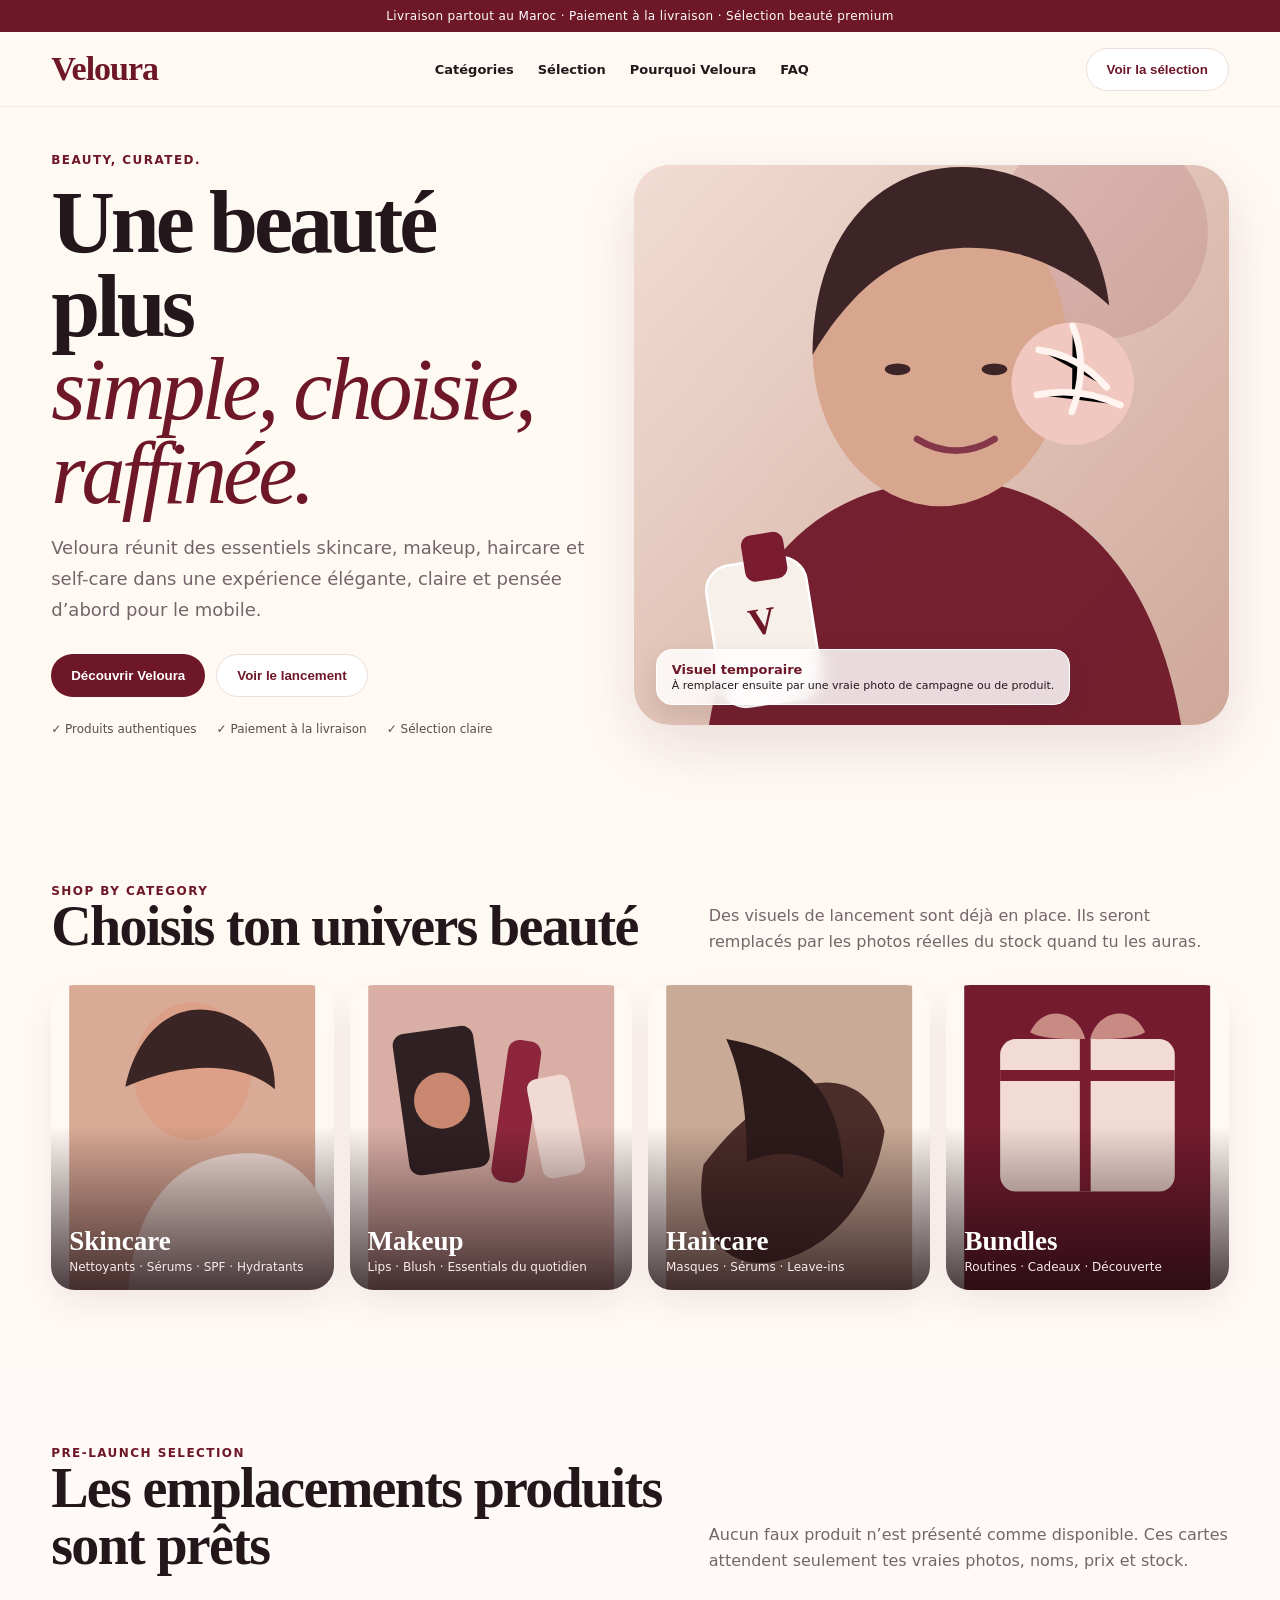
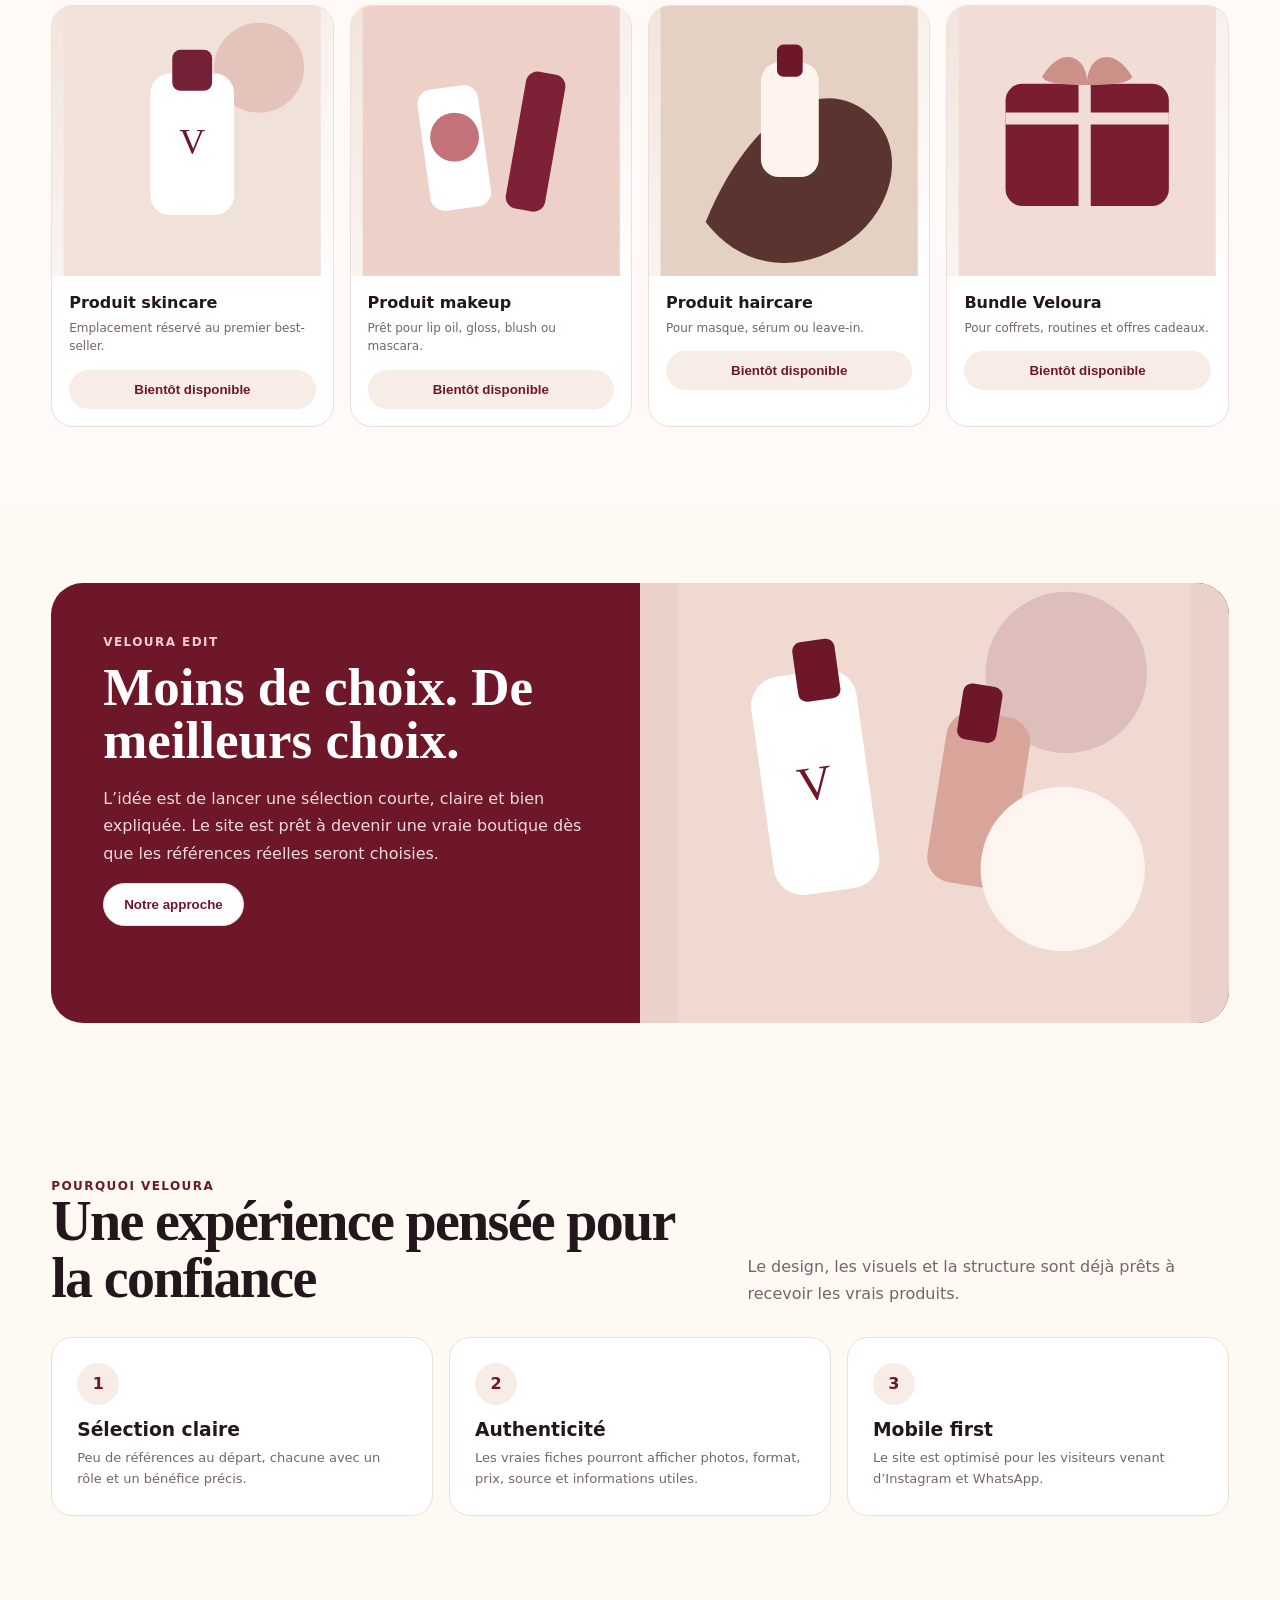
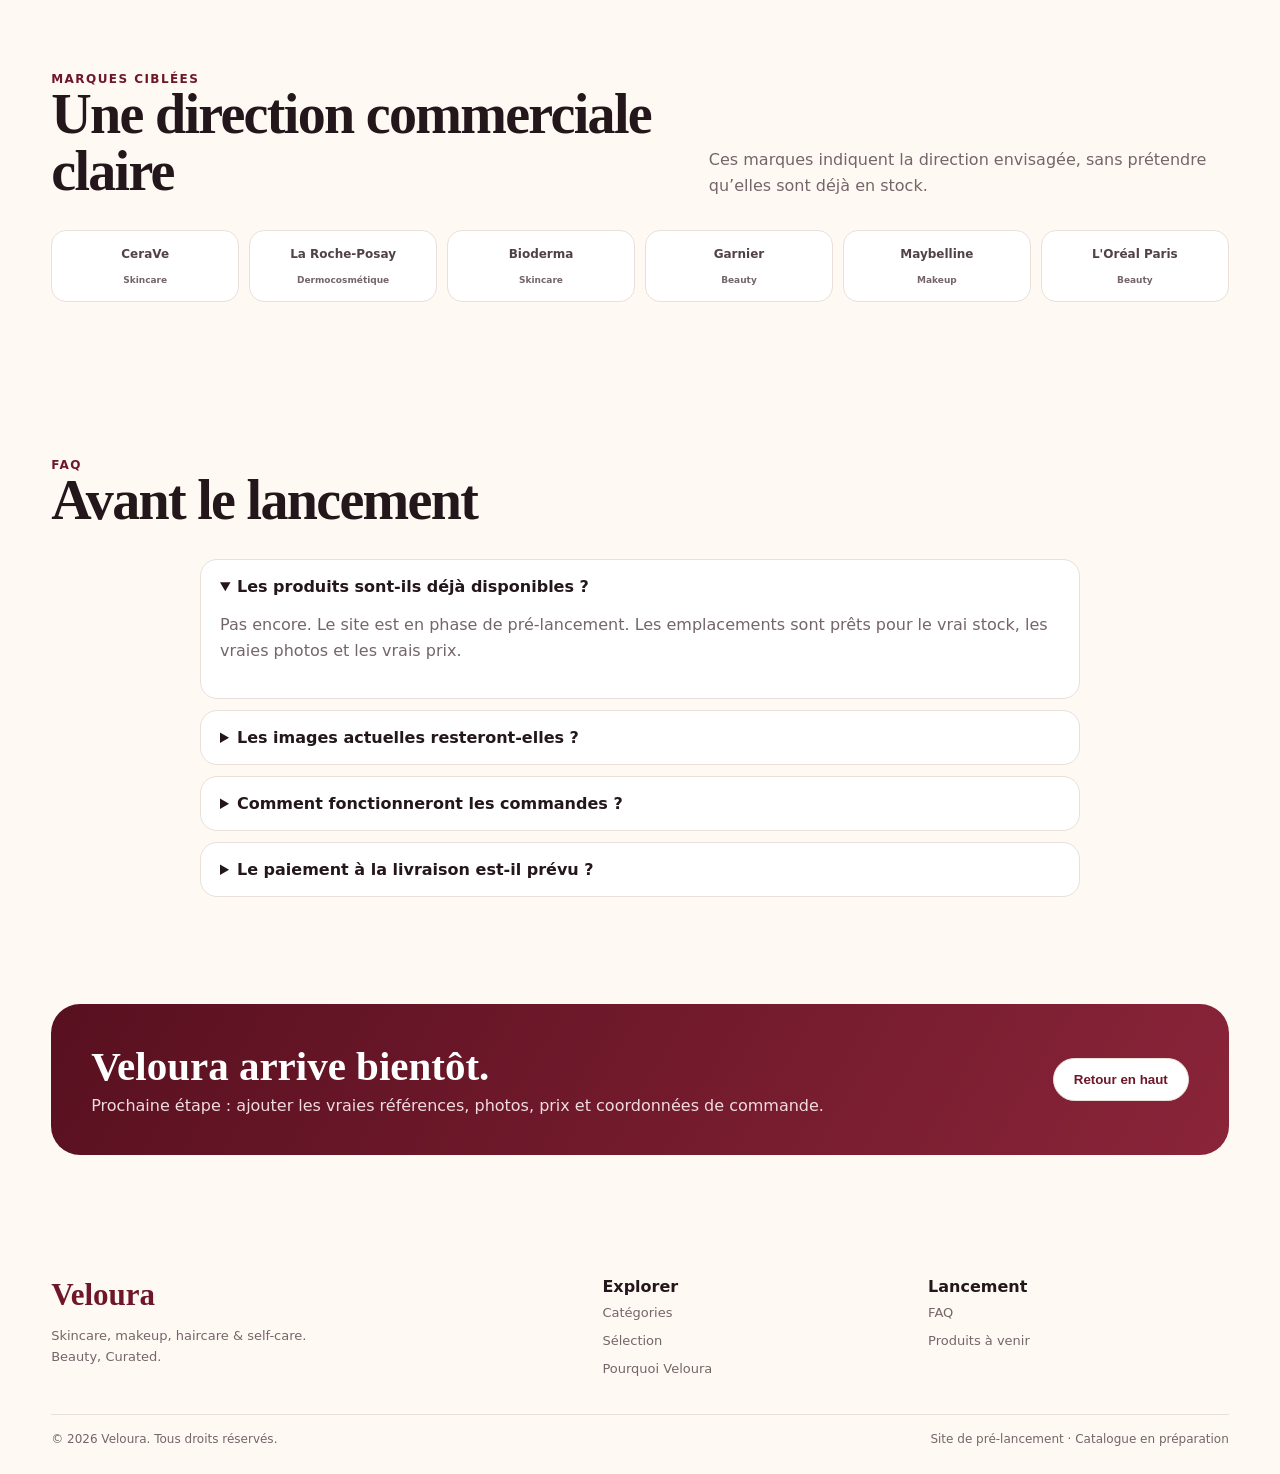
==== veloura/index.html @ 0a3c6d98 "Publish Veloura prelaunch site" ====
<!doctype html>
<html lang="fr">
<head>
<meta charset="utf-8">
<meta name="viewport" content="width=device-width,initial-scale=1">
<title>Veloura — Beauty, Curated.</title>
<meta name="description" content="Veloura — skincare, makeup, haircare et self-care soigneusement sélectionnés.">
<meta name="theme-color" content="#6e1728">
<style>
:root{--wine:#6e1728;--wine2:#8a2439;--ink:#24171b;--ivory:#fff9f4;--cream:#f7ede6;--line:#eadfd9;--muted:#74656a;--white:#fff;--shadow:0 22px 60px rgba(91,28,41,.12)}
*{box-sizing:border-box}html{scroll-behavior:smooth}body{margin:0;background:var(--ivory);color:var(--ink);font-family:Inter,system-ui,-apple-system,BlinkMacSystemFont,"Segoe UI",sans-serif}a{color:inherit;text-decoration:none}.wrap{width:min(1180px,92vw);margin:auto}.announcement{background:var(--wine);color:#fff;text-align:center;padding:9px 12px;font-size:12px;letter-spacing:.03em}.nav-shell{position:sticky;top:0;z-index:20;background:rgba(255,249,244,.92);backdrop-filter:blur(14px);border-bottom:1px solid rgba(110,23,40,.08)}nav{height:74px;display:flex;align-items:center;justify-content:space-between;gap:22px}.logo{font:700 34px/1 Georgia,serif;color:var(--wine);letter-spacing:-.03em}.navlinks{display:flex;gap:24px;font-size:13px;font-weight:700}.btn{border:0;border-radius:999px;padding:13px 20px;font-weight:800;cursor:pointer}.primary{background:var(--wine);color:#fff}.ghost{background:#fff;color:var(--wine);border:1px solid var(--line)}
.hero{padding:46px 0 70px}.hero-grid{display:grid;grid-template-columns:.95fr 1.05fr;gap:44px;align-items:center}.kicker{color:var(--wine);font-size:12px;font-weight:800;text-transform:uppercase;letter-spacing:.12em}.hero h1{font:600 clamp(50px,7vw,88px)/.95 Georgia,serif;letter-spacing:-.045em;margin:14px 0 18px}.hero h1 em{display:block;color:var(--wine);font-weight:400}.hero p{font-size:18px;line-height:1.72;color:var(--muted);max-width:590px}.cta{display:flex;gap:11px;flex-wrap:wrap;margin-top:28px}.trust{display:flex;gap:20px;flex-wrap:wrap;margin-top:25px;color:#594b4f;font-size:12px}.hero-visual{min-height:560px;border-radius:36px;overflow:hidden;position:relative;box-shadow:var(--shadow);background:linear-gradient(145deg,#efd8cf,#f8eee8 58%,#d5ac9f)}.hero-visual svg{position:absolute;inset:0;width:100%;height:100%}.note{position:absolute;left:22px;bottom:20px;background:rgba(255,255,255,.84);backdrop-filter:blur(8px);border:1px solid #fff;border-radius:16px;padding:12px 15px;font-size:11px;box-shadow:0 10px 25px rgba(56,22,28,.12)}.note b{display:block;color:var(--wine);font-size:13px;margin-bottom:2px}
section{padding:78px 0}.head{display:flex;justify-content:space-between;gap:25px;align-items:end;margin-bottom:30px}.head h2{font:600 clamp(36px,5vw,56px)/1.02 Georgia,serif;margin:0;letter-spacing:-.03em}.head p{max-width:520px;color:var(--muted);line-height:1.65;margin:0}.cats{display:grid;grid-template-columns:repeat(4,1fr);gap:16px}.cat{min-height:305px;border-radius:24px;overflow:hidden;position:relative;box-shadow:0 14px 34px rgba(71,28,37,.08)}.cat svg{position:absolute;inset:0;width:100%;height:100%}.cat:after{content:"";position:absolute;inset:0;background:linear-gradient(180deg,transparent 46%,rgba(25,9,14,.78))}.cat-copy{position:absolute;z-index:2;left:18px;right:18px;bottom:16px;color:#fff}.cat-copy h3{font:600 27px/1 Georgia,serif;margin:0 0 5px}.cat-copy p{margin:0;font-size:12px;color:#f8eaed}
.prelaunch{background:#fffaf7}.products{display:grid;grid-template-columns:repeat(4,1fr);gap:16px}.product{background:#fff;border:1px solid var(--line);border-radius:22px;overflow:hidden}.pvis{height:270px;position:relative;background:linear-gradient(145deg,#f2e4dc,#fff)}.pvis svg{position:absolute;inset:0;width:100%;height:100%}.tag{position:absolute;top:13px;left:13px;background:var(--wine);color:#fff;border-radius:999px;padding:7px 10px;font-size:10px;font-weight:800;text-transform:uppercase;letter-spacing:.05em}.pbody{padding:17px}.pbody h3{margin:0 0 7px;font-size:16px}.pbody p{margin:0;color:var(--muted);font-size:12px;line-height:1.55}.soon{margin-top:14px;width:100%;border:0;border-radius:999px;padding:12px;background:var(--cream);color:var(--wine);font-weight:800}
.story{display:grid;grid-template-columns:1fr 1fr;background:var(--wine);border-radius:32px;overflow:hidden;color:#fff}.story-copy{padding:52px}.story-copy h2{font:600 53px/1 Georgia,serif;margin:12px 0 18px}.story-copy p{color:#ecd9dd;line-height:1.72}.story-art{min-height:440px;position:relative;background:#ead2ca}.story-art svg{position:absolute;inset:0;width:100%;height:100%}.why{display:grid;grid-template-columns:repeat(3,1fr);gap:16px}.why-card{background:#fff;border:1px solid var(--line);border-radius:21px;padding:25px}.n{width:42px;height:42px;border-radius:50%;display:grid;place-items:center;background:var(--cream);color:var(--wine);font-weight:900}.why-card h3{margin:14px 0 8px}.why-card p{margin:0;color:var(--muted);font-size:13px;line-height:1.6}.brands{display:grid;grid-template-columns:repeat(6,1fr);gap:10px}.brand{background:#fff;border:1px solid var(--line);border-radius:15px;min-height:72px;display:grid;place-items:center;text-align:center;padding:10px;font-size:12px;font-weight:900;color:#514247}.brand span{display:block;font-size:9px;color:var(--muted);font-weight:600;margin-top:3px}.faq{max-width:880px;margin:auto}.faq details{background:#fff;border:1px solid var(--line);border-radius:17px;padding:17px 19px;margin:11px 0}.faq summary{font-weight:800;cursor:pointer}.faq p{color:var(--muted);line-height:1.65}.launch{background:linear-gradient(120deg,#58101f,#8a2439);color:#fff;border-radius:29px;padding:40px;display:flex;justify-content:space-between;align-items:center;gap:25px}.launch h2{font:600 41px/1.08 Georgia,serif;margin:0 0 8px}.launch p{margin:0;color:#f0dce0}
footer{padding:44px 0 28px}.footer-grid{display:grid;grid-template-columns:1.4fr .8fr .8fr;gap:25px}.footer-logo{font:700 31px Georgia,serif;color:var(--wine)}footer p,footer a{color:var(--muted);font-size:13px;line-height:1.6}footer a{display:block;margin:7px 0}.copy{border-top:1px solid var(--line);margin-top:28px;padding-top:17px;color:var(--muted);font-size:12px;display:flex;justify-content:space-between;gap:14px;flex-wrap:wrap}
@media(max-width:920px){.navlinks{display:none}.hero-grid,.story{grid-template-columns:1fr}.hero-visual{min-height:500px}.cats,.products{grid-template-columns:repeat(2,1fr)}.why{grid-template-columns:1fr}.brands{grid-template-columns:repeat(3,1fr)}.footer-grid{grid-template-columns:1fr 1fr}.story-copy{padding:38px}.story-copy h2{font-size:44px}}
@media(max-width:560px){nav{height:66px}.logo{font-size:29px}.nav-shell .btn{display:none}.hero{padding-top:32px}.hero h1{font-size:51px}.hero-visual{min-height:420px}.cats,.products{grid-template-columns:1fr}.head{display:block}.head p{margin-top:12px}.story-copy h2{font-size:38px}.brands{grid-template-columns:repeat(2,1fr)}.launch{display:block}.launch .btn{margin-top:18px}.footer-grid{grid-template-columns:1fr}}
</style>
</head>
<body>
<div class="announcement">Livraison partout au Maroc · Paiement à la livraison · Sélection beauté premium</div>
<div class="nav-shell"><div class="wrap"><nav>
<a href="#top" class="logo">Veloura</a>
<div class="navlinks"><a href="#categories">Catégories</a><a href="#selection">Sélection</a><a href="#why">Pourquoi Veloura</a><a href="#faq">FAQ</a></div>
<button class="btn ghost" onclick="document.querySelector('#selection').scrollIntoView({behavior:'smooth'})">Voir la sélection</button>
</nav></div></div>

<main id="top">
<section class="hero"><div class="wrap hero-grid">
<div><div class="kicker">Beauty, Curated.</div><h1>Une beauté plus <em>simple, choisie, raffinée.</em></h1><p>Veloura réunit des essentiels skincare, makeup, haircare et self-care dans une expérience élégante, claire et pensée d’abord pour le mobile.</p><div class="cta"><button class="btn primary" onclick="document.querySelector('#categories').scrollIntoView({behavior:'smooth'})">Découvrir Veloura</button><button class="btn ghost" onclick="document.querySelector('#selection').scrollIntoView({behavior:'smooth'})">Voir le lancement</button></div><div class="trust"><span>✓ Produits authentiques</span><span>✓ Paiement à la livraison</span><span>✓ Sélection claire</span></div></div>
<div class="hero-visual">
<svg viewBox="0 0 700 780" preserveAspectRatio="xMidYMid slice"><defs><linearGradient id="g" x1="0" y1="0" x2="1" y2="1"><stop stop-color="#f3ded5"/><stop offset="1" stop-color="#cda697"/></linearGradient></defs><rect width="700" height="780" fill="url(#g)"/><circle cx="550" cy="140" r="125" fill="#7a1c31" opacity=".12"/><path d="M80 780C105 525 220 440 355 432c157-9 277 111 296 348Z" fill="#6e1728" opacity=".94"/><ellipse cx="360" cy="278" rx="150" ry="184" fill="#d8a68e"/><path d="M210 284c0-142 78-223 179-221 88 2 157 57 170 163-55-50-121-76-194-66-58 8-110 48-155 124Z" fill="#3d2527"/><ellipse cx="310" cy="301" rx="15" ry="7" fill="#3d2527"/><ellipse cx="424" cy="301" rx="15" ry="7" fill="#3d2527"/><path d="M333 383c29 18 62 18 91 0" stroke="#843749" stroke-width="8" fill="none" stroke-linecap="round"/><circle cx="516" cy="318" r="72" fill="#f0c8bf"/><path d="M516 250c13 31 12 66-1 101M476 278c30 4 58 19 80 44M474 331c34-7 67-2 98 12" stroke="#fff4ef" stroke-width="8" stroke-linecap="round"/><rect x="93" y="526" width="119" height="168" rx="30" fill="#f7efe9" stroke="#fff" stroke-width="3" transform="rotate(-9 153 610)"/><rect x="128" y="494" width="50" height="55" rx="12" fill="#7a1b30" transform="rotate(-9 153 521)"/><text x="153" y="612" text-anchor="middle" fill="#6e1728" font-family="Georgia" font-size="45" font-weight="700" transform="rotate(-9 153 612)">V</text></svg>
<div class="note"><b>Visuel temporaire</b>À remplacer ensuite par une vraie photo de campagne ou de produit.</div>
</div>
</div></section>

<section id="categories"><div class="wrap"><div class="head"><div><div class="kicker">Shop by category</div><h2>Choisis ton univers beauté</h2></div><p>Des visuels de lancement sont déjà en place. Ils seront remplacés par les photos réelles du stock quand tu les auras.</p></div><div class="cats">
<div class="cat"><svg viewBox="0 0 500 620"><rect width="500" height="620" fill="#d9aa96"/><ellipse cx="250" cy="175" rx="120" ry="140" fill="#dba087"/><path d="M114 207c27-128 118-185 212-144 59 25 94 77 92 149-63-52-170-63-304-5Z" fill="#3b2524"/><path d="M120 620c15-193 112-278 246-278 115 0 181 104 196 278Z" fill="#f2ded6"/></svg><div class="cat-copy"><h3>Skincare</h3><p>Nettoyants · Sérums · SPF · Hydratants</p></div></div>
<div class="cat"><svg viewBox="0 0 500 620"><rect width="500" height="620" fill="#d9afa5"/><rect x="66" y="90" width="165" height="290" rx="24" fill="#2f2023" transform="rotate(-8 148 235)"/><circle cx="150" cy="235" r="57" fill="#c9876f"/><rect x="267" y="112" width="68" height="290" rx="24" fill="#8d263c" transform="rotate(8 301 257)"/><rect x="338" y="185" width="88" height="205" rx="20" fill="#f1dad4" transform="rotate(-11 382 287)"/></svg><div class="cat-copy"><h3>Makeup</h3><p>Lips · Blush · Essentials du quotidien</p></div></div>
<div class="cat"><svg viewBox="0 0 500 620"><rect width="500" height="620" fill="#c9aa96"/><path d="M76 365c140-188 321-226 368-68-18 125-98 238-222 265-98 21-171-58-146-197Z" fill="#4a2c29"/><path d="M122 110c160 27 239 117 238 283-71-53-126-64-196-33 0-112-14-186-42-250Z" fill="#2d1b1b"/></svg><div class="cat-copy"><h3>Haircare</h3><p>Masques · Sérums · Leave-ins</p></div></div>
<div class="cat"><svg viewBox="0 0 500 620"><rect width="500" height="620" fill="#741b2f"/><rect x="73" y="110" width="355" height="310" rx="32" fill="#f2dbd4"/><path d="M73 184h355M246 110v310" stroke="#7a1c30" stroke-width="22"/><path d="M134 96c30-62 99-42 112 14-58 1-94-3-112-14Zm234 0c-30-62-99-42-112 14 58 1 94-3 112-14Z" fill="#c88b83"/></svg><div class="cat-copy"><h3>Bundles</h3><p>Routines · Cadeaux · Découverte</p></div></div>
</div></div></section>

<section class="prelaunch" id="selection"><div class="wrap"><div class="head"><div><div class="kicker">Pre-launch selection</div><h2>Les emplacements produits sont prêts</h2></div><p>Aucun faux produit n’est présenté comme disponible. Ces cartes attendent seulement tes vraies photos, noms, prix et stock.</p></div><div class="products">
<article class="product"><div class="pvis"><span class="tag">Skincare</span><svg viewBox="0 0 400 420"><rect width="400" height="420" fill="#f0e1d9"/><circle cx="304" cy="96" r="70" fill="#d69f92" opacity=".45"/><rect x="135" y="105" width="130" height="220" rx="30" fill="#fff"/><rect x="169" y="68" width="62" height="64" rx="13" fill="#742036"/><text x="200" y="230" text-anchor="middle" font-family="Georgia" font-size="56" fill="#6e1728">V</text></svg></div><div class="pbody"><h3>Produit skincare</h3><p>Emplacement réservé au premier best-seller.</p><button class="soon" disabled>Bientôt disponible</button></div></article>
<article class="product"><div class="pvis"><span class="tag">Makeup</span><svg viewBox="0 0 400 420"><rect width="400" height="420" fill="#edd0c8"/><rect x="95" y="126" width="95" height="190" rx="22" fill="#fff" transform="rotate(-8 142 221)"/><rect x="238" y="103" width="62" height="216" rx="18" fill="#7c2136" transform="rotate(10 269 211)"/><circle cx="143" cy="204" r="38" fill="#c27278"/></svg></div><div class="pbody"><h3>Produit makeup</h3><p>Prêt pour lip oil, gloss, blush ou mascara.</p><button class="soon" disabled>Bientôt disponible</button></div></article>
<article class="product"><div class="pvis"><span class="tag">Haircare</span><svg viewBox="0 0 400 420"><rect width="400" height="420" fill="#e5d1c3"/><path d="M70 336c68-167 184-239 262-161 51 52 28 141-35 188-66 49-162 57-227-27Z" fill="#5a342f"/><rect x="156" y="88" width="90" height="178" rx="28" fill="#fff3ed"/><rect x="181" y="60" width="40" height="50" rx="10" fill="#6e1728"/></svg></div><div class="pbody"><h3>Produit haircare</h3><p>Pour masque, sérum ou leave-in.</p><button class="soon" disabled>Bientôt disponible</button></div></article>
<article class="product"><div class="pvis"><span class="tag">Bundle</span><svg viewBox="0 0 400 420"><rect width="400" height="420" fill="#f2ddd6"/><rect x="73" y="121" width="254" height="190" rx="26" fill="#7b1d31"/><path d="M73 175h254M196 121v190" stroke="#f2ddd6" stroke-width="19"/><path d="M130 110c31-52 72-31 70 13-45 0-66-4-70-13Zm140 0c-31-52-72-31-70 13 45 0 66-4 70-13Z" fill="#cb9188"/></svg></div><div class="pbody"><h3>Bundle Veloura</h3><p>Pour coffrets, routines et offres cadeaux.</p><button class="soon" disabled>Bientôt disponible</button></div></article>
</div></div></section>

<section><div class="wrap story"><div class="story-copy"><div class="kicker" style="color:#f3cbd3">Veloura edit</div><h2>Moins de choix. De meilleurs choix.</h2><p>L’idée est de lancer une sélection courte, claire et bien expliquée. Le site est prêt à devenir une vraie boutique dès que les références réelles seront choisies.</p><button class="btn ghost" onclick="document.querySelector('#why').scrollIntoView({behavior:'smooth'})">Notre approche</button></div><div class="story-art"><svg viewBox="0 0 700 600"><rect width="700" height="600" fill="#efd9d0"/><circle cx="530" cy="122" r="110" fill="#7a1d31" opacity=".14"/><rect x="115" y="122" width="145" height="300" rx="40" fill="#fff" transform="rotate(-8 187 272)"/><rect x="160" y="78" width="58" height="82" rx="12" fill="#6e1728" transform="rotate(-8 189 119)"/><rect x="353" y="178" width="115" height="235" rx="35" fill="#d9a49a" transform="rotate(9 410 295)"/><rect x="385" y="139" width="54" height="77" rx="12" fill="#6e1728" transform="rotate(9 412 177)"/><circle cx="525" cy="390" r="112" fill="#fff5f0"/><text x="190" y="295" text-anchor="middle" font-family="Georgia" font-size="66" fill="#6e1728" transform="rotate(-8 190 295)">V</text></svg></div></div></section>

<section id="why"><div class="wrap"><div class="head"><div><div class="kicker">Pourquoi Veloura</div><h2>Une expérience pensée pour la confiance</h2></div><p>Le design, les visuels et la structure sont déjà prêts à recevoir les vrais produits.</p></div><div class="why">
<div class="why-card"><div class="n">1</div><h3>Sélection claire</h3><p>Peu de références au départ, chacune avec un rôle et un bénéfice précis.</p></div>
<div class="why-card"><div class="n">2</div><h3>Authenticité</h3><p>Les vraies fiches pourront afficher photos, format, prix, source et informations utiles.</p></div>
<div class="why-card"><div class="n">3</div><h3>Mobile first</h3><p>Le site est optimisé pour les visiteurs venant d’Instagram et WhatsApp.</p></div>
</div></div></section>

<section><div class="wrap"><div class="head"><div><div class="kicker">Marques ciblées</div><h2>Une direction commerciale claire</h2></div><p>Ces marques indiquent la direction envisagée, sans prétendre qu’elles sont déjà en stock.</p></div><div class="brands">
<div class="brand">CeraVe<span>Skincare</span></div><div class="brand">La Roche-Posay<span>Dermocosmétique</span></div><div class="brand">Bioderma<span>Skincare</span></div><div class="brand">Garnier<span>Beauty</span></div><div class="brand">Maybelline<span>Makeup</span></div><div class="brand">L'Oréal Paris<span>Beauty</span></div>
</div></div></section>

<section id="faq"><div class="wrap"><div class="head"><div><div class="kicker">FAQ</div><h2>Avant le lancement</h2></div></div><div class="faq">
<details open><summary>Les produits sont-ils déjà disponibles ?</summary><p>Pas encore. Le site est en phase de pré-lancement. Les emplacements sont prêts pour le vrai stock, les vraies photos et les vrais prix.</p></details>
<details><summary>Les images actuelles resteront-elles ?</summary><p>Non. Elles servent uniquement à poser l’identité visuelle et seront remplacées par les photos produits réelles.</p></details>
<details><summary>Comment fonctionneront les commandes ?</summary><p>Le parcours prévu est Instagram → site → confirmation via WhatsApp ou formulaire une fois les coordonnées officielles ajoutées.</p></details>
<details><summary>Le paiement à la livraison est-il prévu ?</summary><p>Oui, sous réserve du partenaire de livraison retenu pour le lancement.</p></details>
</div></div></section>

<section style="padding-top:18px"><div class="wrap launch"><div><h2>Veloura arrive bientôt.</h2><p>Prochaine étape : ajouter les vraies références, photos, prix et coordonnées de commande.</p></div><button class="btn ghost" onclick="document.querySelector('#top').scrollIntoView({behavior:'smooth'})">Retour en haut</button></div></section>
</main>

<footer><div class="wrap"><div class="footer-grid"><div><div class="footer-logo">Veloura</div><p>Skincare, makeup, haircare & self-care.<br>Beauty, Curated.</p></div><div><b>Explorer</b><a href="#categories">Catégories</a><a href="#selection">Sélection</a><a href="#why">Pourquoi Veloura</a></div><div><b>Lancement</b><a href="#faq">FAQ</a><a href="#selection">Produits à venir</a></div></div><div class="copy"><span>© 2026 Veloura. Tous droits réservés.</span><span>Site de pré-lancement · Catalogue en préparation</span></div></div></footer>
</body></html>
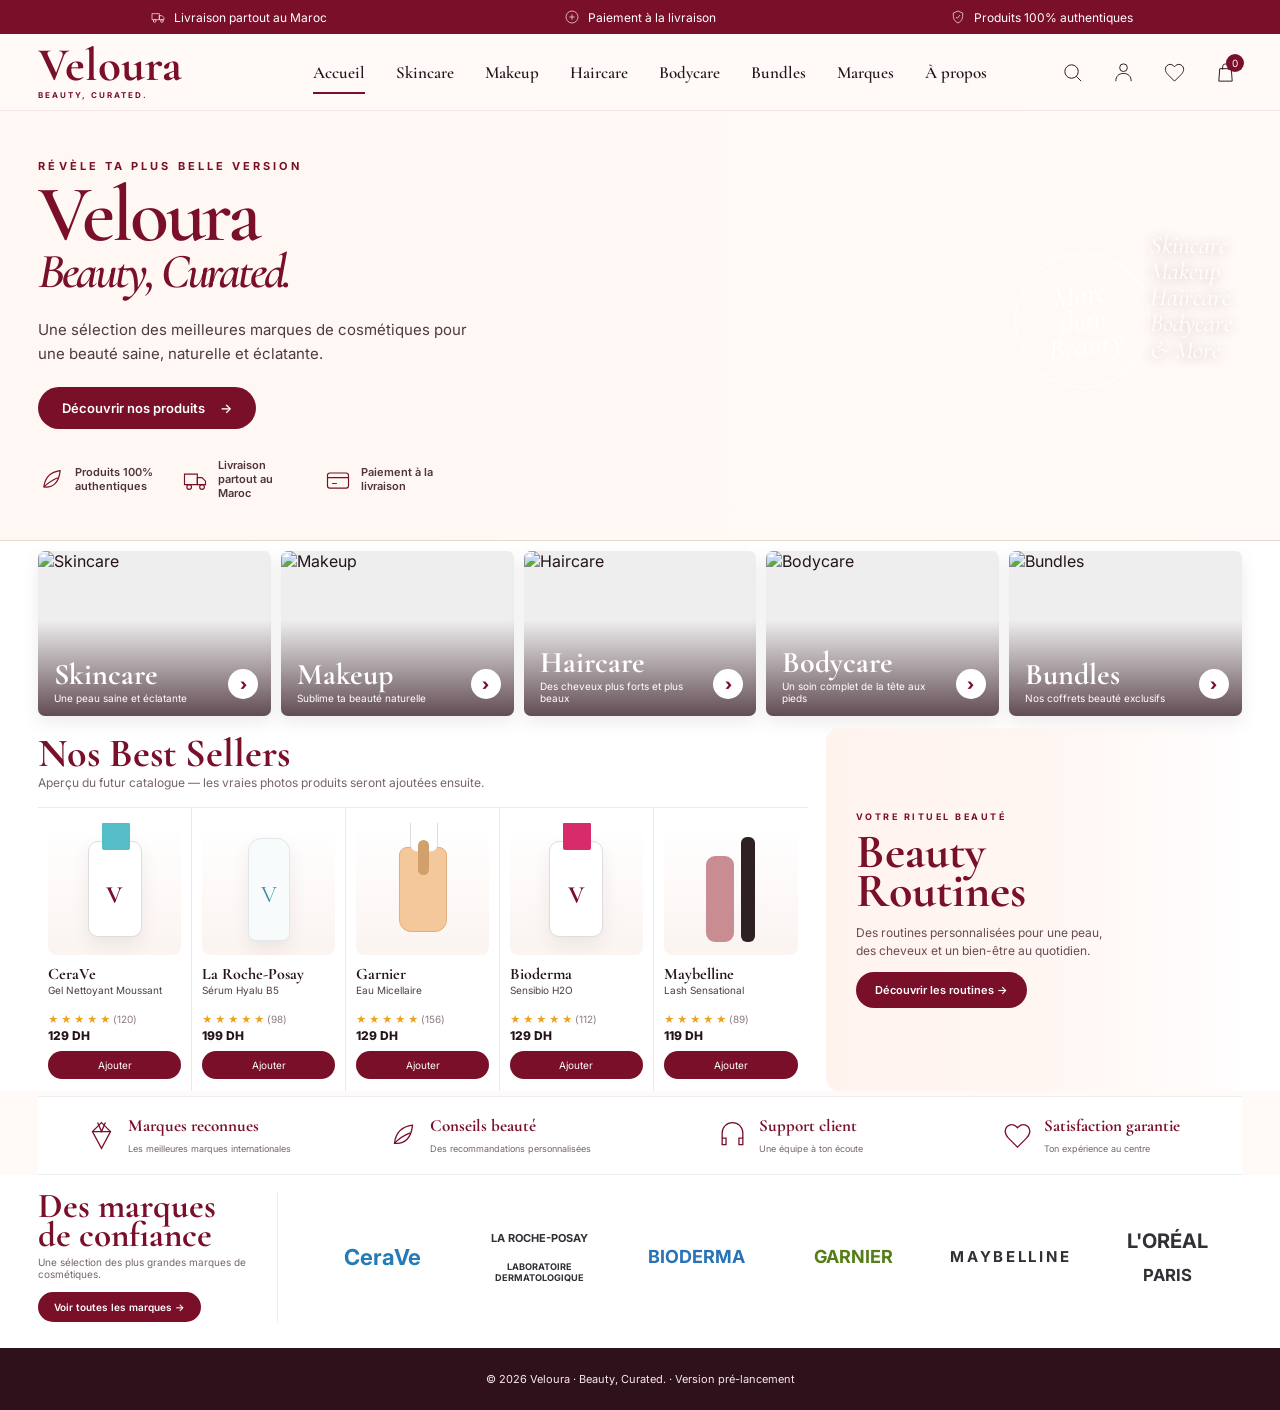
==== commit 42c812fe: "Redesign Veloura to match reference ecommerce layout" ====
--- a/veloura/index.html
+++ b/veloura/index.html
@@ -1,75 +1,278 @@
 <!doctype html>
 <html lang="fr">
 <head>
-<meta charset="utf-8">
-<meta name="viewport" content="width=device-width,initial-scale=1">
+<meta charset="utf-8"/>
+<meta name="viewport" content="width=device-width,initial-scale=1"/>
 <title>Veloura — Beauty, Curated.</title>
-<meta name="description" content="Veloura — skincare, makeup, haircare et self-care soigneusement sélectionnés.">
-<meta name="theme-color" content="#6e1728">
+<meta name="description" content="Veloura — sélection beauté premium : skincare, makeup, haircare, bodycare et bundles."/>
+<meta name="theme-color" content="#7A0F29"/>
+<link rel="preconnect" href="https://fonts.googleapis.com">
+<link rel="preconnect" href="https://fonts.gstatic.com" crossorigin>
+<link href="https://fonts.googleapis.com/css2?family=Cormorant+Garamond:ital,wght@0,500;0,600;0,700;1,500;1,600&family=Inter:wght@400;500;600;700&display=swap" rel="stylesheet">
 <style>
-:root{--wine:#6e1728;--wine2:#8a2439;--ink:#24171b;--ivory:#fff9f4;--cream:#f7ede6;--line:#eadfd9;--muted:#74656a;--white:#fff;--shadow:0 22px 60px rgba(91,28,41,.12)}
-*{box-sizing:border-box}html{scroll-behavior:smooth}body{margin:0;background:var(--ivory);color:var(--ink);font-family:Inter,system-ui,-apple-system,BlinkMacSystemFont,"Segoe UI",sans-serif}a{color:inherit;text-decoration:none}.wrap{width:min(1180px,92vw);margin:auto}.announcement{background:var(--wine);color:#fff;text-align:center;padding:9px 12px;font-size:12px;letter-spacing:.03em}.nav-shell{position:sticky;top:0;z-index:20;background:rgba(255,249,244,.92);backdrop-filter:blur(14px);border-bottom:1px solid rgba(110,23,40,.08)}nav{height:74px;display:flex;align-items:center;justify-content:space-between;gap:22px}.logo{font:700 34px/1 Georgia,serif;color:var(--wine);letter-spacing:-.03em}.navlinks{display:flex;gap:24px;font-size:13px;font-weight:700}.btn{border:0;border-radius:999px;padding:13px 20px;font-weight:800;cursor:pointer}.primary{background:var(--wine);color:#fff}.ghost{background:#fff;color:var(--wine);border:1px solid var(--line)}
-.hero{padding:46px 0 70px}.hero-grid{display:grid;grid-template-columns:.95fr 1.05fr;gap:44px;align-items:center}.kicker{color:var(--wine);font-size:12px;font-weight:800;text-transform:uppercase;letter-spacing:.12em}.hero h1{font:600 clamp(50px,7vw,88px)/.95 Georgia,serif;letter-spacing:-.045em;margin:14px 0 18px}.hero h1 em{display:block;color:var(--wine);font-weight:400}.hero p{font-size:18px;line-height:1.72;color:var(--muted);max-width:590px}.cta{display:flex;gap:11px;flex-wrap:wrap;margin-top:28px}.trust{display:flex;gap:20px;flex-wrap:wrap;margin-top:25px;color:#594b4f;font-size:12px}.hero-visual{min-height:560px;border-radius:36px;overflow:hidden;position:relative;box-shadow:var(--shadow);background:linear-gradient(145deg,#efd8cf,#f8eee8 58%,#d5ac9f)}.hero-visual svg{position:absolute;inset:0;width:100%;height:100%}.note{position:absolute;left:22px;bottom:20px;background:rgba(255,255,255,.84);backdrop-filter:blur(8px);border:1px solid #fff;border-radius:16px;padding:12px 15px;font-size:11px;box-shadow:0 10px 25px rgba(56,22,28,.12)}.note b{display:block;color:var(--wine);font-size:13px;margin-bottom:2px}
-section{padding:78px 0}.head{display:flex;justify-content:space-between;gap:25px;align-items:end;margin-bottom:30px}.head h2{font:600 clamp(36px,5vw,56px)/1.02 Georgia,serif;margin:0;letter-spacing:-.03em}.head p{max-width:520px;color:var(--muted);line-height:1.65;margin:0}.cats{display:grid;grid-template-columns:repeat(4,1fr);gap:16px}.cat{min-height:305px;border-radius:24px;overflow:hidden;position:relative;box-shadow:0 14px 34px rgba(71,28,37,.08)}.cat svg{position:absolute;inset:0;width:100%;height:100%}.cat:after{content:"";position:absolute;inset:0;background:linear-gradient(180deg,transparent 46%,rgba(25,9,14,.78))}.cat-copy{position:absolute;z-index:2;left:18px;right:18px;bottom:16px;color:#fff}.cat-copy h3{font:600 27px/1 Georgia,serif;margin:0 0 5px}.cat-copy p{margin:0;font-size:12px;color:#f8eaed}
-.prelaunch{background:#fffaf7}.products{display:grid;grid-template-columns:repeat(4,1fr);gap:16px}.product{background:#fff;border:1px solid var(--line);border-radius:22px;overflow:hidden}.pvis{height:270px;position:relative;background:linear-gradient(145deg,#f2e4dc,#fff)}.pvis svg{position:absolute;inset:0;width:100%;height:100%}.tag{position:absolute;top:13px;left:13px;background:var(--wine);color:#fff;border-radius:999px;padding:7px 10px;font-size:10px;font-weight:800;text-transform:uppercase;letter-spacing:.05em}.pbody{padding:17px}.pbody h3{margin:0 0 7px;font-size:16px}.pbody p{margin:0;color:var(--muted);font-size:12px;line-height:1.55}.soon{margin-top:14px;width:100%;border:0;border-radius:999px;padding:12px;background:var(--cream);color:var(--wine);font-weight:800}
-.story{display:grid;grid-template-columns:1fr 1fr;background:var(--wine);border-radius:32px;overflow:hidden;color:#fff}.story-copy{padding:52px}.story-copy h2{font:600 53px/1 Georgia,serif;margin:12px 0 18px}.story-copy p{color:#ecd9dd;line-height:1.72}.story-art{min-height:440px;position:relative;background:#ead2ca}.story-art svg{position:absolute;inset:0;width:100%;height:100%}.why{display:grid;grid-template-columns:repeat(3,1fr);gap:16px}.why-card{background:#fff;border:1px solid var(--line);border-radius:21px;padding:25px}.n{width:42px;height:42px;border-radius:50%;display:grid;place-items:center;background:var(--cream);color:var(--wine);font-weight:900}.why-card h3{margin:14px 0 8px}.why-card p{margin:0;color:var(--muted);font-size:13px;line-height:1.6}.brands{display:grid;grid-template-columns:repeat(6,1fr);gap:10px}.brand{background:#fff;border:1px solid var(--line);border-radius:15px;min-height:72px;display:grid;place-items:center;text-align:center;padding:10px;font-size:12px;font-weight:900;color:#514247}.brand span{display:block;font-size:9px;color:var(--muted);font-weight:600;margin-top:3px}.faq{max-width:880px;margin:auto}.faq details{background:#fff;border:1px solid var(--line);border-radius:17px;padding:17px 19px;margin:11px 0}.faq summary{font-weight:800;cursor:pointer}.faq p{color:var(--muted);line-height:1.65}.launch{background:linear-gradient(120deg,#58101f,#8a2439);color:#fff;border-radius:29px;padding:40px;display:flex;justify-content:space-between;align-items:center;gap:25px}.launch h2{font:600 41px/1.08 Georgia,serif;margin:0 0 8px}.launch p{margin:0;color:#f0dce0}
-footer{padding:44px 0 28px}.footer-grid{display:grid;grid-template-columns:1.4fr .8fr .8fr;gap:25px}.footer-logo{font:700 31px Georgia,serif;color:var(--wine)}footer p,footer a{color:var(--muted);font-size:13px;line-height:1.6}footer a{display:block;margin:7px 0}.copy{border-top:1px solid var(--line);margin-top:28px;padding-top:17px;color:var(--muted);font-size:12px;display:flex;justify-content:space-between;gap:14px;flex-wrap:wrap}
-@media(max-width:920px){.navlinks{display:none}.hero-grid,.story{grid-template-columns:1fr}.hero-visual{min-height:500px}.cats,.products{grid-template-columns:repeat(2,1fr)}.why{grid-template-columns:1fr}.brands{grid-template-columns:repeat(3,1fr)}.footer-grid{grid-template-columns:1fr 1fr}.story-copy{padding:38px}.story-copy h2{font-size:44px}}
-@media(max-width:560px){nav{height:66px}.logo{font-size:29px}.nav-shell .btn{display:none}.hero{padding-top:32px}.hero h1{font-size:51px}.hero-visual{min-height:420px}.cats,.products{grid-template-columns:1fr}.head{display:block}.head p{margin-top:12px}.story-copy h2{font-size:38px}.brands{grid-template-columns:repeat(2,1fr)}.launch{display:block}.launch .btn{margin-top:18px}.footer-grid{grid-template-columns:1fr}}
+:root{
+  --wine:#790f29;--wine-2:#9a2140;--ink:#251419;--muted:#77656b;
+  --ivory:#fffaf7;--cream:#f7ece6;--rose:#ecd3ca;--line:#eadfd9;
+  --white:#fff;--shadow:0 18px 45px rgba(68,15,31,.11);
+}
+*{box-sizing:border-box}
+html{scroll-behavior:smooth}
+body{margin:0;background:var(--ivory);color:var(--ink);font-family:Inter,Arial,sans-serif}
+a{text-decoration:none;color:inherit}
+button{font:inherit}
+.container{width:min(1260px,94vw);margin:auto}
+.topbar{background:var(--wine);color:#fff;font-size:12px}
+.topbar .container{min-height:34px;display:grid;grid-template-columns:repeat(3,1fr);align-items:center;text-align:center}
+.topitem{display:flex;align-items:center;justify-content:center;gap:8px;white-space:nowrap}
+.topitem svg{width:16px;height:16px}
+.header{background:rgba(255,250,247,.96);border-bottom:1px solid rgba(121,15,41,.08);position:sticky;top:0;z-index:50;backdrop-filter:blur(14px)}
+.nav{height:76px;display:grid;grid-template-columns:210px 1fr 190px;align-items:center;gap:20px}
+.logo{color:var(--wine);font-family:"Cormorant Garamond",serif;font-size:47px;font-weight:700;line-height:.8}
+.logo small{display:block;font-family:Inter,sans-serif;font-size:8px;letter-spacing:.25em;margin-top:7px;font-weight:700}
+.menu{display:flex;justify-content:center;gap:31px;font-family:"Cormorant Garamond",serif;font-size:17px;font-weight:600}
+.menu a{position:relative;padding:28px 0}
+.menu a.active:after,.menu a:hover:after{content:"";position:absolute;left:0;right:0;bottom:17px;height:2px;background:var(--wine)}
+.icons{display:flex;justify-content:flex-end;gap:17px;align-items:center}
+.iconbtn{width:34px;height:34px;border:0;background:transparent;display:grid;place-items:center;position:relative;cursor:pointer}
+.iconbtn svg{width:23px;height:23px;stroke:var(--ink)}
+.badge{position:absolute;right:-2px;top:-2px;background:var(--wine);color:#fff;width:18px;height:18px;border-radius:50%;font-size:10px;display:grid;place-items:center}
+
+.hero{background:
+  linear-gradient(90deg,rgba(255,247,243,.98) 0%,rgba(255,247,243,.95) 36%,rgba(255,247,243,.25) 59%,rgba(255,247,243,.03) 100%),
+  url('https://images.unsplash.com/photo-1522335789203-aabd1fc54bc9?auto=format&fit=crop&w=1800&q=90') center 36%/cover no-repeat;
+  min-height:430px;display:flex;align-items:center;border-bottom:1px solid #ead8d0;
+}
+.hero .container{display:grid;grid-template-columns:48% 52%;align-items:stretch}
+.hero-copy{padding:42px 0 34px;max-width:530px}
+.eyebrow{font-size:11px;text-transform:uppercase;letter-spacing:.28em;color:var(--wine);font-weight:700;margin-bottom:11px}
+.hero h1{font-family:"Cormorant Garamond",serif;color:var(--wine);font-size:80px;line-height:.78;margin:0;font-weight:600;letter-spacing:-.04em}
+.hero h1 em{display:block;font-size:49px;line-height:1.08;font-weight:600}
+.hero p{font-size:15px;line-height:1.6;max-width:440px;color:#4e3a40;margin:19px 0 21px}
+.cta{display:inline-flex;align-items:center;gap:15px;background:var(--wine);color:#fff;border-radius:999px;padding:13px 24px;font-weight:600;font-size:13px}
+.trust{display:flex;gap:28px;margin-top:30px;align-items:center}
+.trust-item{display:flex;gap:9px;align-items:center;font-size:11px;font-weight:600;max-width:115px;line-height:1.25;color:#4f343c}
+.trust-item svg{width:28px;height:28px;stroke:var(--wine);flex:none}
+.hero-right{position:relative}
+.hero-words{position:absolute;right:9px;top:115px;color:#fff;font-family:"Cormorant Garamond",serif;font-style:italic;font-size:25px;line-height:1.05;text-shadow:0 1px 12px rgba(65,19,32,.35)}
+.hero-circle{position:absolute;right:92px;top:136px;width:135px;height:135px;border:1px solid rgba(255,255,255,.8);border-radius:50%;display:grid;place-items:center;color:#fff;font-family:"Cormorant Garamond",serif;font-size:30px;font-style:italic;transform:rotate(-8deg);text-align:center;line-height:.85}
+
+.categories{padding:10px 0 4px;background:#fff}
+.categories-grid{display:grid;grid-template-columns:repeat(5,1fr);gap:10px}
+.cat{position:relative;height:165px;border-radius:7px;overflow:hidden;background:#eee;box-shadow:0 7px 18px rgba(56,16,28,.08)}
+.cat img{width:100%;height:100%;object-fit:cover;display:block;transition:.35s}
+.cat:hover img{transform:scale(1.04)}
+.cat:after{content:"";position:absolute;inset:0;background:linear-gradient(180deg,rgba(0,0,0,0) 42%,rgba(38,8,17,.7))}
+.cat-copy{position:absolute;z-index:2;left:16px;right:50px;bottom:12px;color:#fff}
+.cat-copy h3{font-family:"Cormorant Garamond",serif;font-size:30px;line-height:.95;margin:0 0 3px}
+.cat-copy p{margin:0;font-size:10px}
+.cat-arrow{position:absolute;z-index:3;right:13px;bottom:17px;width:30px;height:30px;border-radius:50%;background:#fff;color:var(--wine);display:grid;place-items:center;font-weight:800}
+
+.mainshop{background:#fff;padding:8px 0 0}
+.shopgrid{display:grid;grid-template-columns:1.72fr .93fr;gap:18px;align-items:stretch}
+.section-title{font-family:"Cormorant Garamond",serif;color:var(--wine);font-size:40px;line-height:.95;margin:6px 0 0}
+.section-sub{font-size:12px;color:var(--muted);margin:3px 0 17px}
+.products{display:grid;grid-template-columns:repeat(5,1fr);border-top:1px solid #f1e8e3}
+.product{padding:15px 10px 12px;border-right:1px solid #f1e8e3;min-width:0}
+.product:last-child{border-right:0}
+.pimg{height:132px;background:linear-gradient(#fff,#fbf4f1);border-radius:8px;display:grid;place-items:center;position:relative;overflow:hidden}
+.bottle{position:relative;width:54px;height:96px;border-radius:10px;background:#fff;border:1px solid #ddd;box-shadow:0 8px 18px rgba(80,35,43,.08)}
+.bottle:before{content:"";position:absolute;left:13px;top:-22px;width:28px;height:30px;border-radius:5px 5px 2px 2px;background:var(--cap,#6bcad2)}
+.bottle:after{content:"V";position:absolute;inset:38px 0 auto;text-align:center;font-family:"Cormorant Garamond",serif;color:var(--wine);font-size:25px;font-weight:700}
+.tube{width:42px;height:103px;border-radius:13px 13px 8px 8px;background:#f8fbfc;border:1px solid #dfe8eb;box-shadow:0 8px 18px rgba(80,35,43,.08);position:relative}
+.tube:after{content:"V";position:absolute;top:41px;width:100%;text-align:center;font-family:"Cormorant Garamond",serif;font-size:24px;color:#3c8da7}
+.dropper{width:48px;height:85px;background:#f4c89a;border-radius:8px 8px 12px 12px;border:1px solid #e0af7d;position:relative}
+.dropper:before{content:"";position:absolute;width:26px;height:41px;left:10px;top:-39px;border-radius:7px;background:#fff;border:1px solid #ddd}
+.dropper:after{content:"";position:absolute;width:11px;height:35px;left:18px;top:-8px;background:#d1a06d;border-radius:8px}
+.mascara{display:flex;gap:7px;align-items:end}.mascara span:first-child{width:28px;height:86px;border-radius:9px;background:#c98c93}.mascara span:last-child{width:14px;height:105px;border-radius:6px;background:#2f2024}
+.pbrand{font-family:"Cormorant Garamond",serif;font-weight:700;font-size:16px;margin-top:9px}
+.pname{font-size:10px;color:#4e3d41;min-height:26px}
+.rating{color:#e9a320;font-size:10px;margin:3px 0}
+.price{font-size:12px;font-weight:800}
+.add{margin-top:8px;width:100%;border:0;border-radius:999px;background:var(--wine);color:#fff;font-size:10px;padding:8px;cursor:pointer}
+.add:disabled{opacity:.72;cursor:not-allowed}
+
+.routine{border-radius:13px;overflow:hidden;min-height:330px;position:relative;background:
+  linear-gradient(90deg,rgba(255,243,238,.97) 0%,rgba(255,243,238,.76) 50%,rgba(255,243,238,.05) 100%),
+  url('https://images.unsplash.com/photo-1596462502278-27bfdc403348?auto=format&fit=crop&w=1000&q=90') center/cover no-repeat;
+  display:flex;align-items:center;padding:30px}
+.routine-copy{max-width:265px}
+.routine .eyebrow{font-size:9px}
+.routine h2{font-family:"Cormorant Garamond",serif;color:var(--wine);font-size:48px;line-height:.82;margin:9px 0 13px}
+.routine p{font-size:12px;line-height:1.5;color:#6a4b53}
+.routine .cta{padding:11px 19px;font-size:11px}
+
+.values{display:grid;grid-template-columns:repeat(4,1fr);gap:0;border-top:1px solid #eee;border-bottom:1px solid #eee;margin-top:5px;background:#fff}
+.value{padding:18px 15px;display:flex;gap:11px;align-items:center;justify-content:center}
+.value svg{width:31px;height:31px;stroke:var(--wine)}
+.value b{display:block;font-family:"Cormorant Garamond",serif;font-size:17px;color:var(--wine)}
+.value span{font-size:9px;color:var(--muted)}
+
+.brands{background:#fff;padding:17px 0 26px}
+.brands-grid{display:grid;grid-template-columns:240px 1fr;align-items:center}
+.brand-intro{padding-right:26px;border-right:1px solid #eee}
+.brand-intro h3{font-family:"Cormorant Garamond",serif;font-size:35px;line-height:.84;color:var(--wine);margin:0 0 5px}
+.brand-intro p{font-size:10px;color:var(--muted);margin:0 0 12px}
+.brand-intro .cta{padding:9px 16px;font-size:10px}
+.brand-row{display:grid;grid-template-columns:repeat(6,1fr);gap:10px;padding-left:30px;align-items:center}
+.brandlogo{min-height:68px;display:grid;place-items:center;text-align:center;font-weight:700;color:#303036}
+.brandlogo.cerave{font-size:22px;color:#257bb7}.brandlogo.lrp{font-size:11px}.brandlogo.biod{font-size:18px;color:#2873b7}.brandlogo.garnier{font-size:18px;color:#567e16}.brandlogo.may{font-size:15px;letter-spacing:.18em}.brandlogo.loreal{font-size:20px}
+
+footer{background:#2e111a;color:#f7e9ed;padding:24px 0;text-align:center;font-size:11px}
+.carttoast{position:fixed;right:18px;bottom:18px;background:var(--wine);color:#fff;padding:12px 16px;border-radius:12px;box-shadow:var(--shadow);font-size:12px;opacity:0;transform:translateY(8px);pointer-events:none;transition:.25s;z-index:100}
+.carttoast.show{opacity:1;transform:none}
+
+@media(max-width:1000px){
+  .nav{grid-template-columns:170px 1fr 150px}.menu{gap:16px;font-size:15px}
+  .hero{min-height:390px}.hero h1{font-size:67px}.hero h1 em{font-size:43px}
+  .shopgrid{grid-template-columns:1fr}.products{grid-template-columns:repeat(5,1fr)}.routine{min-height:285px}
+  .categories-grid{grid-template-columns:repeat(3,1fr)}.cat:nth-child(4),.cat:nth-child(5){display:block}
+  .brand-row{grid-template-columns:repeat(3,1fr)}
+}
+@media(max-width:760px){
+  .topbar .container{grid-template-columns:1fr}.topitem:nth-child(2),.topitem:nth-child(3){display:none}
+  .nav{height:66px;grid-template-columns:1fr auto}.menu{display:none}.icons .iconbtn:nth-child(-n+3){display:none}
+  .logo{font-size:39px}.hero{background-position:64% 45%;min-height:auto}
+  .hero .container{display:block}.hero-copy{padding:35px 0 305px;max-width:460px}
+  .hero h1{font-size:57px}.hero h1 em{font-size:35px}.hero p{font-size:13px;max-width:330px}
+  .trust{gap:14px;flex-wrap:wrap}.hero-right{display:none}
+  .categories{padding-top:8px}.categories-grid{grid-template-columns:1fr 1fr;gap:8px}.cat{height:150px}.cat:nth-child(5){grid-column:1/-1}
+  .shopgrid{display:block}.products{grid-template-columns:1fr 1fr}.product{border-bottom:1px solid #f1e8e3}.product:nth-child(odd){border-right:1px solid #f1e8e3}.product:nth-child(even){border-right:0}
+  .routine{margin-top:14px;min-height:300px;background-position:67% center}.routine h2{font-size:42px}
+  .values{grid-template-columns:1fr 1fr}.value{justify-content:flex-start}
+  .brands-grid{grid-template-columns:1fr}.brand-intro{border:0;padding:0 0 15px}.brand-row{padding:0;grid-template-columns:repeat(2,1fr)}
+}
 </style>
 </head>
 <body>
-<div class="announcement">Livraison partout au Maroc · Paiement à la livraison · Sélection beauté premium</div>
-<div class="nav-shell"><div class="wrap"><nav>
-<a href="#top" class="logo">Veloura</a>
-<div class="navlinks"><a href="#categories">Catégories</a><a href="#selection">Sélection</a><a href="#why">Pourquoi Veloura</a><a href="#faq">FAQ</a></div>
-<button class="btn ghost" onclick="document.querySelector('#selection').scrollIntoView({behavior:'smooth'})">Voir la sélection</button>
-</nav></div></div>
+<div class="topbar">
+  <div class="container">
+    <div class="topitem">
+      <svg viewBox="0 0 24 24" fill="none" stroke="currentColor"><path d="M3 7h11v9H3z"/><path d="M14 10h4l3 3v3h-7z"/><circle cx="7" cy="18" r="2"/><circle cx="18" cy="18" r="2"/></svg>
+      Livraison partout au Maroc
+    </div>
+    <div class="topitem">
+      <svg viewBox="0 0 24 24" fill="none" stroke="currentColor"><circle cx="12" cy="12" r="9"/><path d="M8 12h8M12 8v8"/></svg>
+      Paiement à la livraison
+    </div>
+    <div class="topitem">
+      <svg viewBox="0 0 24 24" fill="none" stroke="currentColor"><path d="m12 3 7 3v5c0 5-3.3 8.2-7 10-3.7-1.8-7-5-7-10V6z"/><path d="m9 12 2 2 4-5"/></svg>
+      Produits 100% authentiques
+    </div>
+  </div>
+</div>
+
+<header class="header">
+  <div class="container nav">
+    <a class="logo" href="#top">Veloura<small>BEAUTY, CURATED.</small></a>
+    <nav class="menu">
+      <a href="#top" class="active">Accueil</a><a href="#categories">Skincare</a><a href="#categories">Makeup</a>
+      <a href="#categories">Haircare</a><a href="#categories">Bodycare</a><a href="#brands">Bundles</a>
+      <a href="#brands">Marques</a><a href="#brands">À propos</a>
+    </nav>
+    <div class="icons">
+      <button class="iconbtn" aria-label="Search"><svg viewBox="0 0 24 24" fill="none"><circle cx="11" cy="11" r="7"/><path d="m16 16 5 5"/></svg></button>
+      <button class="iconbtn" aria-label="Account"><svg viewBox="0 0 24 24" fill="none"><circle cx="12" cy="7" r="4"/><path d="M4 21c0-5 3-8 8-8s8 3 8 8"/></svg></button>
+      <button class="iconbtn" aria-label="Wishlist"><svg viewBox="0 0 24 24" fill="none"><path d="M20 5c-2-2-5-2-7 0l-1 1-1-1c-2-2-5-2-7 0-3 3-1 7 1 9l7 7 7-7c2-2 4-6 1-9Z"/></svg></button>
+      <button class="iconbtn" id="cartBtn" aria-label="Cart"><svg viewBox="0 0 24 24" fill="none"><path d="M6 8h12l1 13H5z"/><path d="M9 9V6a3 3 0 0 1 6 0v3"/></svg><span class="badge" id="cartCount">0</span></button>
+    </div>
+  </div>
+</header>
 
 <main id="top">
-<section class="hero"><div class="wrap hero-grid">
-<div><div class="kicker">Beauty, Curated.</div><h1>Une beauté plus <em>simple, choisie, raffinée.</em></h1><p>Veloura réunit des essentiels skincare, makeup, haircare et self-care dans une expérience élégante, claire et pensée d’abord pour le mobile.</p><div class="cta"><button class="btn primary" onclick="document.querySelector('#categories').scrollIntoView({behavior:'smooth'})">Découvrir Veloura</button><button class="btn ghost" onclick="document.querySelector('#selection').scrollIntoView({behavior:'smooth'})">Voir le lancement</button></div><div class="trust"><span>✓ Produits authentiques</span><span>✓ Paiement à la livraison</span><span>✓ Sélection claire</span></div></div>
-<div class="hero-visual">
-<svg viewBox="0 0 700 780" preserveAspectRatio="xMidYMid slice"><defs><linearGradient id="g" x1="0" y1="0" x2="1" y2="1"><stop stop-color="#f3ded5"/><stop offset="1" stop-color="#cda697"/></linearGradient></defs><rect width="700" height="780" fill="url(#g)"/><circle cx="550" cy="140" r="125" fill="#7a1c31" opacity=".12"/><path d="M80 780C105 525 220 440 355 432c157-9 277 111 296 348Z" fill="#6e1728" opacity=".94"/><ellipse cx="360" cy="278" rx="150" ry="184" fill="#d8a68e"/><path d="M210 284c0-142 78-223 179-221 88 2 157 57 170 163-55-50-121-76-194-66-58 8-110 48-155 124Z" fill="#3d2527"/><ellipse cx="310" cy="301" rx="15" ry="7" fill="#3d2527"/><ellipse cx="424" cy="301" rx="15" ry="7" fill="#3d2527"/><path d="M333 383c29 18 62 18 91 0" stroke="#843749" stroke-width="8" fill="none" stroke-linecap="round"/><circle cx="516" cy="318" r="72" fill="#f0c8bf"/><path d="M516 250c13 31 12 66-1 101M476 278c30 4 58 19 80 44M474 331c34-7 67-2 98 12" stroke="#fff4ef" stroke-width="8" stroke-linecap="round"/><rect x="93" y="526" width="119" height="168" rx="30" fill="#f7efe9" stroke="#fff" stroke-width="3" transform="rotate(-9 153 610)"/><rect x="128" y="494" width="50" height="55" rx="12" fill="#7a1b30" transform="rotate(-9 153 521)"/><text x="153" y="612" text-anchor="middle" fill="#6e1728" font-family="Georgia" font-size="45" font-weight="700" transform="rotate(-9 153 612)">V</text></svg>
-<div class="note"><b>Visuel temporaire</b>À remplacer ensuite par une vraie photo de campagne ou de produit.</div>
+<section class="hero">
+  <div class="container">
+    <div class="hero-copy">
+      <div class="eyebrow">Révèle ta plus belle version</div>
+      <h1>Veloura <em>Beauty, Curated.</em></h1>
+      <p>Une sélection des meilleures marques de cosmétiques pour une beauté saine, naturelle et éclatante.</p>
+      <a class="cta" href="#products">Découvrir nos produits <span>→</span></a>
+      <div class="trust">
+        <div class="trust-item"><svg viewBox="0 0 24 24" fill="none"><path d="M19 4c-8 1-13 6-14 14 8 1 13-4 14-14Z"/><path d="M5 18c4-4 7-6 12-8"/></svg><span>Produits 100% authentiques</span></div>
+        <div class="trust-item"><svg viewBox="0 0 24 24" fill="none"><path d="M3 7h11v9H3z"/><path d="M14 10h4l3 3v3h-7z"/><circle cx="7" cy="18" r="2"/><circle cx="18" cy="18" r="2"/></svg><span>Livraison partout au Maroc</span></div>
+        <div class="trust-item"><svg viewBox="0 0 24 24" fill="none"><rect x="3" y="6" width="18" height="13" rx="2"/><path d="M3 10h18M7 15h4"/></svg><span>Paiement à la livraison</span></div>
+      </div>
+    </div>
+    <div class="hero-right">
+      <div class="hero-circle">More<br>than<br>Beauty</div>
+      <div class="hero-words">Skincare<br>Makeup<br>Haircare<br>Bodycare<br>& More</div>
+    </div>
+  </div>
+</section>
+
+<section class="categories" id="categories">
+  <div class="container categories-grid">
+    <a class="cat" href="#products"><img src="https://images.unsplash.com/photo-1612817288484-6f916006741a?auto=format&fit=crop&w=800&q=85" alt="Skincare"><div class="cat-copy"><h3>Skincare</h3><p>Une peau saine et éclatante</p></div><span class="cat-arrow">›</span></a>
+    <a class="cat" href="#products"><img src="https://images.unsplash.com/photo-1596462502278-27bfdc403348?auto=format&fit=crop&w=800&q=85" alt="Makeup"><div class="cat-copy"><h3>Makeup</h3><p>Sublime ta beauté naturelle</p></div><span class="cat-arrow">›</span></a>
+    <a class="cat" href="#products"><img src="https://images.unsplash.com/photo-1526045612212-70caf35c14df?auto=format&fit=crop&w=800&q=85" alt="Haircare"><div class="cat-copy"><h3>Haircare</h3><p>Des cheveux plus forts et plus beaux</p></div><span class="cat-arrow">›</span></a>
+    <a class="cat" href="#products"><img src="https://images.unsplash.com/photo-1571875257727-256c39da42af?auto=format&fit=crop&w=800&q=85" alt="Bodycare"><div class="cat-copy"><h3>Bodycare</h3><p>Un soin complet de la tête aux pieds</p></div><span class="cat-arrow">›</span></a>
+    <a class="cat" href="#products"><img src="https://images.unsplash.com/photo-1607082349566-187342175e2f?auto=format&fit=crop&w=800&q=85" alt="Bundles"><div class="cat-copy"><h3>Bundles</h3><p>Nos coffrets beauté exclusifs</p></div><span class="cat-arrow">›</span></a>
+  </div>
+</section>
+
+<section class="mainshop" id="products">
+  <div class="container shopgrid">
+    <div>
+      <h2 class="section-title">Nos Best Sellers</h2>
+      <div class="section-sub">Aperçu du futur catalogue — les vraies photos produits seront ajoutées ensuite.</div>
+      <div class="products">
+        <article class="product"><div class="pimg"><div class="bottle" style="--cap:#55bdc7"></div></div><div class="pbrand">CeraVe</div><div class="pname">Gel Nettoyant Moussant</div><div class="rating">★ ★ ★ ★ ★ <span style="color:#8b7a80">(120)</span></div><div class="price">129 DH</div><button class="add">Ajouter</button></article>
+        <article class="product"><div class="pimg"><div class="tube"></div></div><div class="pbrand">La Roche-Posay</div><div class="pname">Sérum Hyalu B5</div><div class="rating">★ ★ ★ ★ ★ <span style="color:#8b7a80">(98)</span></div><div class="price">199 DH</div><button class="add">Ajouter</button></article>
+        <article class="product"><div class="pimg"><div class="dropper"></div></div><div class="pbrand">Garnier</div><div class="pname">Eau Micellaire</div><div class="rating">★ ★ ★ ★ ★ <span style="color:#8b7a80">(156)</span></div><div class="price">129 DH</div><button class="add">Ajouter</button></article>
+        <article class="product"><div class="pimg"><div class="bottle" style="--cap:#d82b69"></div></div><div class="pbrand">Bioderma</div><div class="pname">Sensibio H2O</div><div class="rating">★ ★ ★ ★ ★ <span style="color:#8b7a80">(112)</span></div><div class="price">129 DH</div><button class="add">Ajouter</button></article>
+        <article class="product"><div class="pimg"><div class="mascara"><span></span><span></span></div></div><div class="pbrand">Maybelline</div><div class="pname">Lash Sensational</div><div class="rating">★ ★ ★ ★ ★ <span style="color:#8b7a80">(89)</span></div><div class="price">119 DH</div><button class="add">Ajouter</button></article>
+      </div>
+    </div>
+    <aside class="routine">
+      <div class="routine-copy">
+        <div class="eyebrow">Votre rituel beauté</div>
+        <h2>Beauty<br>Routines</h2>
+        <p>Des routines personnalisées pour une peau, des cheveux et un bien-être au quotidien.</p>
+        <a class="cta" href="#brands">Découvrir les routines →</a>
+      </div>
+    </aside>
+  </div>
+</section>
+
+<div class="values container">
+  <div class="value"><svg viewBox="0 0 24 24" fill="none"><path d="m12 2 7 7-7 13L5 9z"/><path d="M5 9h14M9 2l3 7 3-7"/></svg><div><b>Marques reconnues</b><span>Les meilleures marques internationales</span></div></div>
+  <div class="value"><svg viewBox="0 0 24 24" fill="none"><path d="M19 4c-8 1-13 6-14 14 8 1 13-4 14-14Z"/><path d="M5 18c4-4 7-6 12-8"/></svg><div><b>Conseils beauté</b><span>Des recommandations personnalisées</span></div></div>
+  <div class="value"><svg viewBox="0 0 24 24" fill="none"><path d="M4 14v-4a8 8 0 0 1 16 0v4"/><path d="M4 14h3v5H4zM17 14h3v5h-3z"/></svg><div><b>Support client</b><span>Une équipe à ton écoute</span></div></div>
+  <div class="value"><svg viewBox="0 0 24 24" fill="none"><path d="M20 5c-2-2-5-2-7 0l-1 1-1-1c-2-2-5-2-7 0-3 3-1 7 1 9l7 7 7-7c2-2 4-6 1-9Z"/></svg><div><b>Satisfaction garantie</b><span>Ton expérience au centre</span></div></div>
 </div>
-</div></section>
-
-<section id="categories"><div class="wrap"><div class="head"><div><div class="kicker">Shop by category</div><h2>Choisis ton univers beauté</h2></div><p>Des visuels de lancement sont déjà en place. Ils seront remplacés par les photos réelles du stock quand tu les auras.</p></div><div class="cats">
-<div class="cat"><svg viewBox="0 0 500 620"><rect width="500" height="620" fill="#d9aa96"/><ellipse cx="250" cy="175" rx="120" ry="140" fill="#dba087"/><path d="M114 207c27-128 118-185 212-144 59 25 94 77 92 149-63-52-170-63-304-5Z" fill="#3b2524"/><path d="M120 620c15-193 112-278 246-278 115 0 181 104 196 278Z" fill="#f2ded6"/></svg><div class="cat-copy"><h3>Skincare</h3><p>Nettoyants · Sérums · SPF · Hydratants</p></div></div>
-<div class="cat"><svg viewBox="0 0 500 620"><rect width="500" height="620" fill="#d9afa5"/><rect x="66" y="90" width="165" height="290" rx="24" fill="#2f2023" transform="rotate(-8 148 235)"/><circle cx="150" cy="235" r="57" fill="#c9876f"/><rect x="267" y="112" width="68" height="290" rx="24" fill="#8d263c" transform="rotate(8 301 257)"/><rect x="338" y="185" width="88" height="205" rx="20" fill="#f1dad4" transform="rotate(-11 382 287)"/></svg><div class="cat-copy"><h3>Makeup</h3><p>Lips · Blush · Essentials du quotidien</p></div></div>
-<div class="cat"><svg viewBox="0 0 500 620"><rect width="500" height="620" fill="#c9aa96"/><path d="M76 365c140-188 321-226 368-68-18 125-98 238-222 265-98 21-171-58-146-197Z" fill="#4a2c29"/><path d="M122 110c160 27 239 117 238 283-71-53-126-64-196-33 0-112-14-186-42-250Z" fill="#2d1b1b"/></svg><div class="cat-copy"><h3>Haircare</h3><p>Masques · Sérums · Leave-ins</p></div></div>
-<div class="cat"><svg viewBox="0 0 500 620"><rect width="500" height="620" fill="#741b2f"/><rect x="73" y="110" width="355" height="310" rx="32" fill="#f2dbd4"/><path d="M73 184h355M246 110v310" stroke="#7a1c30" stroke-width="22"/><path d="M134 96c30-62 99-42 112 14-58 1-94-3-112-14Zm234 0c-30-62-99-42-112 14 58 1 94-3 112-14Z" fill="#c88b83"/></svg><div class="cat-copy"><h3>Bundles</h3><p>Routines · Cadeaux · Découverte</p></div></div>
-</div></div></section>
-
-<section class="prelaunch" id="selection"><div class="wrap"><div class="head"><div><div class="kicker">Pre-launch selection</div><h2>Les emplacements produits sont prêts</h2></div><p>Aucun faux produit n’est présenté comme disponible. Ces cartes attendent seulement tes vraies photos, noms, prix et stock.</p></div><div class="products">
-<article class="product"><div class="pvis"><span class="tag">Skincare</span><svg viewBox="0 0 400 420"><rect width="400" height="420" fill="#f0e1d9"/><circle cx="304" cy="96" r="70" fill="#d69f92" opacity=".45"/><rect x="135" y="105" width="130" height="220" rx="30" fill="#fff"/><rect x="169" y="68" width="62" height="64" rx="13" fill="#742036"/><text x="200" y="230" text-anchor="middle" font-family="Georgia" font-size="56" fill="#6e1728">V</text></svg></div><div class="pbody"><h3>Produit skincare</h3><p>Emplacement réservé au premier best-seller.</p><button class="soon" disabled>Bientôt disponible</button></div></article>
-<article class="product"><div class="pvis"><span class="tag">Makeup</span><svg viewBox="0 0 400 420"><rect width="400" height="420" fill="#edd0c8"/><rect x="95" y="126" width="95" height="190" rx="22" fill="#fff" transform="rotate(-8 142 221)"/><rect x="238" y="103" width="62" height="216" rx="18" fill="#7c2136" transform="rotate(10 269 211)"/><circle cx="143" cy="204" r="38" fill="#c27278"/></svg></div><div class="pbody"><h3>Produit makeup</h3><p>Prêt pour lip oil, gloss, blush ou mascara.</p><button class="soon" disabled>Bientôt disponible</button></div></article>
-<article class="product"><div class="pvis"><span class="tag">Haircare</span><svg viewBox="0 0 400 420"><rect width="400" height="420" fill="#e5d1c3"/><path d="M70 336c68-167 184-239 262-161 51 52 28 141-35 188-66 49-162 57-227-27Z" fill="#5a342f"/><rect x="156" y="88" width="90" height="178" rx="28" fill="#fff3ed"/><rect x="181" y="60" width="40" height="50" rx="10" fill="#6e1728"/></svg></div><div class="pbody"><h3>Produit haircare</h3><p>Pour masque, sérum ou leave-in.</p><button class="soon" disabled>Bientôt disponible</button></div></article>
-<article class="product"><div class="pvis"><span class="tag">Bundle</span><svg viewBox="0 0 400 420"><rect width="400" height="420" fill="#f2ddd6"/><rect x="73" y="121" width="254" height="190" rx="26" fill="#7b1d31"/><path d="M73 175h254M196 121v190" stroke="#f2ddd6" stroke-width="19"/><path d="M130 110c31-52 72-31 70 13-45 0-66-4-70-13Zm140 0c-31-52-72-31-70 13 45 0 66-4 70-13Z" fill="#cb9188"/></svg></div><div class="pbody"><h3>Bundle Veloura</h3><p>Pour coffrets, routines et offres cadeaux.</p><button class="soon" disabled>Bientôt disponible</button></div></article>
-</div></div></section>
-
-<section><div class="wrap story"><div class="story-copy"><div class="kicker" style="color:#f3cbd3">Veloura edit</div><h2>Moins de choix. De meilleurs choix.</h2><p>L’idée est de lancer une sélection courte, claire et bien expliquée. Le site est prêt à devenir une vraie boutique dès que les références réelles seront choisies.</p><button class="btn ghost" onclick="document.querySelector('#why').scrollIntoView({behavior:'smooth'})">Notre approche</button></div><div class="story-art"><svg viewBox="0 0 700 600"><rect width="700" height="600" fill="#efd9d0"/><circle cx="530" cy="122" r="110" fill="#7a1d31" opacity=".14"/><rect x="115" y="122" width="145" height="300" rx="40" fill="#fff" transform="rotate(-8 187 272)"/><rect x="160" y="78" width="58" height="82" rx="12" fill="#6e1728" transform="rotate(-8 189 119)"/><rect x="353" y="178" width="115" height="235" rx="35" fill="#d9a49a" transform="rotate(9 410 295)"/><rect x="385" y="139" width="54" height="77" rx="12" fill="#6e1728" transform="rotate(9 412 177)"/><circle cx="525" cy="390" r="112" fill="#fff5f0"/><text x="190" y="295" text-anchor="middle" font-family="Georgia" font-size="66" fill="#6e1728" transform="rotate(-8 190 295)">V</text></svg></div></div></section>
-
-<section id="why"><div class="wrap"><div class="head"><div><div class="kicker">Pourquoi Veloura</div><h2>Une expérience pensée pour la confiance</h2></div><p>Le design, les visuels et la structure sont déjà prêts à recevoir les vrais produits.</p></div><div class="why">
-<div class="why-card"><div class="n">1</div><h3>Sélection claire</h3><p>Peu de références au départ, chacune avec un rôle et un bénéfice précis.</p></div>
-<div class="why-card"><div class="n">2</div><h3>Authenticité</h3><p>Les vraies fiches pourront afficher photos, format, prix, source et informations utiles.</p></div>
-<div class="why-card"><div class="n">3</div><h3>Mobile first</h3><p>Le site est optimisé pour les visiteurs venant d’Instagram et WhatsApp.</p></div>
-</div></div></section>
-
-<section><div class="wrap"><div class="head"><div><div class="kicker">Marques ciblées</div><h2>Une direction commerciale claire</h2></div><p>Ces marques indiquent la direction envisagée, sans prétendre qu’elles sont déjà en stock.</p></div><div class="brands">
-<div class="brand">CeraVe<span>Skincare</span></div><div class="brand">La Roche-Posay<span>Dermocosmétique</span></div><div class="brand">Bioderma<span>Skincare</span></div><div class="brand">Garnier<span>Beauty</span></div><div class="brand">Maybelline<span>Makeup</span></div><div class="brand">L'Oréal Paris<span>Beauty</span></div>
-</div></div></section>
-
-<section id="faq"><div class="wrap"><div class="head"><div><div class="kicker">FAQ</div><h2>Avant le lancement</h2></div></div><div class="faq">
-<details open><summary>Les produits sont-ils déjà disponibles ?</summary><p>Pas encore. Le site est en phase de pré-lancement. Les emplacements sont prêts pour le vrai stock, les vraies photos et les vrais prix.</p></details>
-<details><summary>Les images actuelles resteront-elles ?</summary><p>Non. Elles servent uniquement à poser l’identité visuelle et seront remplacées par les photos produits réelles.</p></details>
-<details><summary>Comment fonctionneront les commandes ?</summary><p>Le parcours prévu est Instagram → site → confirmation via WhatsApp ou formulaire une fois les coordonnées officielles ajoutées.</p></details>
-<details><summary>Le paiement à la livraison est-il prévu ?</summary><p>Oui, sous réserve du partenaire de livraison retenu pour le lancement.</p></details>
-</div></div></section>
-
-<section style="padding-top:18px"><div class="wrap launch"><div><h2>Veloura arrive bientôt.</h2><p>Prochaine étape : ajouter les vraies références, photos, prix et coordonnées de commande.</p></div><button class="btn ghost" onclick="document.querySelector('#top').scrollIntoView({behavior:'smooth'})">Retour en haut</button></div></section>
+
+<section class="brands" id="brands">
+  <div class="container brands-grid">
+    <div class="brand-intro">
+      <h3>Des marques<br>de confiance</h3>
+      <p>Une sélection des plus grandes marques de cosmétiques.</p>
+      <a class="cta" href="#products">Voir toutes les marques →</a>
+    </div>
+    <div class="brand-row">
+      <div class="brandlogo cerave">CeraVe</div>
+      <div class="brandlogo lrp">LA ROCHE-POSAY<br><small>LABORATOIRE DERMATOLOGIQUE</small></div>
+      <div class="brandlogo biod">BIODERMA</div>
+      <div class="brandlogo garnier">GARNIER</div>
+      <div class="brandlogo may">MAYBELLINE</div>
+      <div class="brandlogo loreal">L'ORÉAL<br><small>PARIS</small></div>
+    </div>
+  </div>
+</section>
 </main>
 
-<footer><div class="wrap"><div class="footer-grid"><div><div class="footer-logo">Veloura</div><p>Skincare, makeup, haircare & self-care.<br>Beauty, Curated.</p></div><div><b>Explorer</b><a href="#categories">Catégories</a><a href="#selection">Sélection</a><a href="#why">Pourquoi Veloura</a></div><div><b>Lancement</b><a href="#faq">FAQ</a><a href="#selection">Produits à venir</a></div></div><div class="copy"><span>© 2026 Veloura. Tous droits réservés.</span><span>Site de pré-lancement · Catalogue en préparation</span></div></div></footer>
-</body></html>+<footer>© 2026 Veloura · Beauty, Curated. · Version pré-lancement</footer>
+<div class="carttoast" id="toast">Produit ajouté à l’aperçu du panier.</div>
+
+<script>
+let count=0;
+const countEl=document.getElementById('cartCount');
+const toast=document.getElementById('toast');
+document.querySelectorAll('.add').forEach(btn=>{
+  btn.addEventListener('click',()=>{
+    count++;countEl.textContent=count;
+    toast.classList.add('show');
+    setTimeout(()=>toast.classList.remove('show'),1300);
+  });
+});
+</script>
+</body>
+</html>
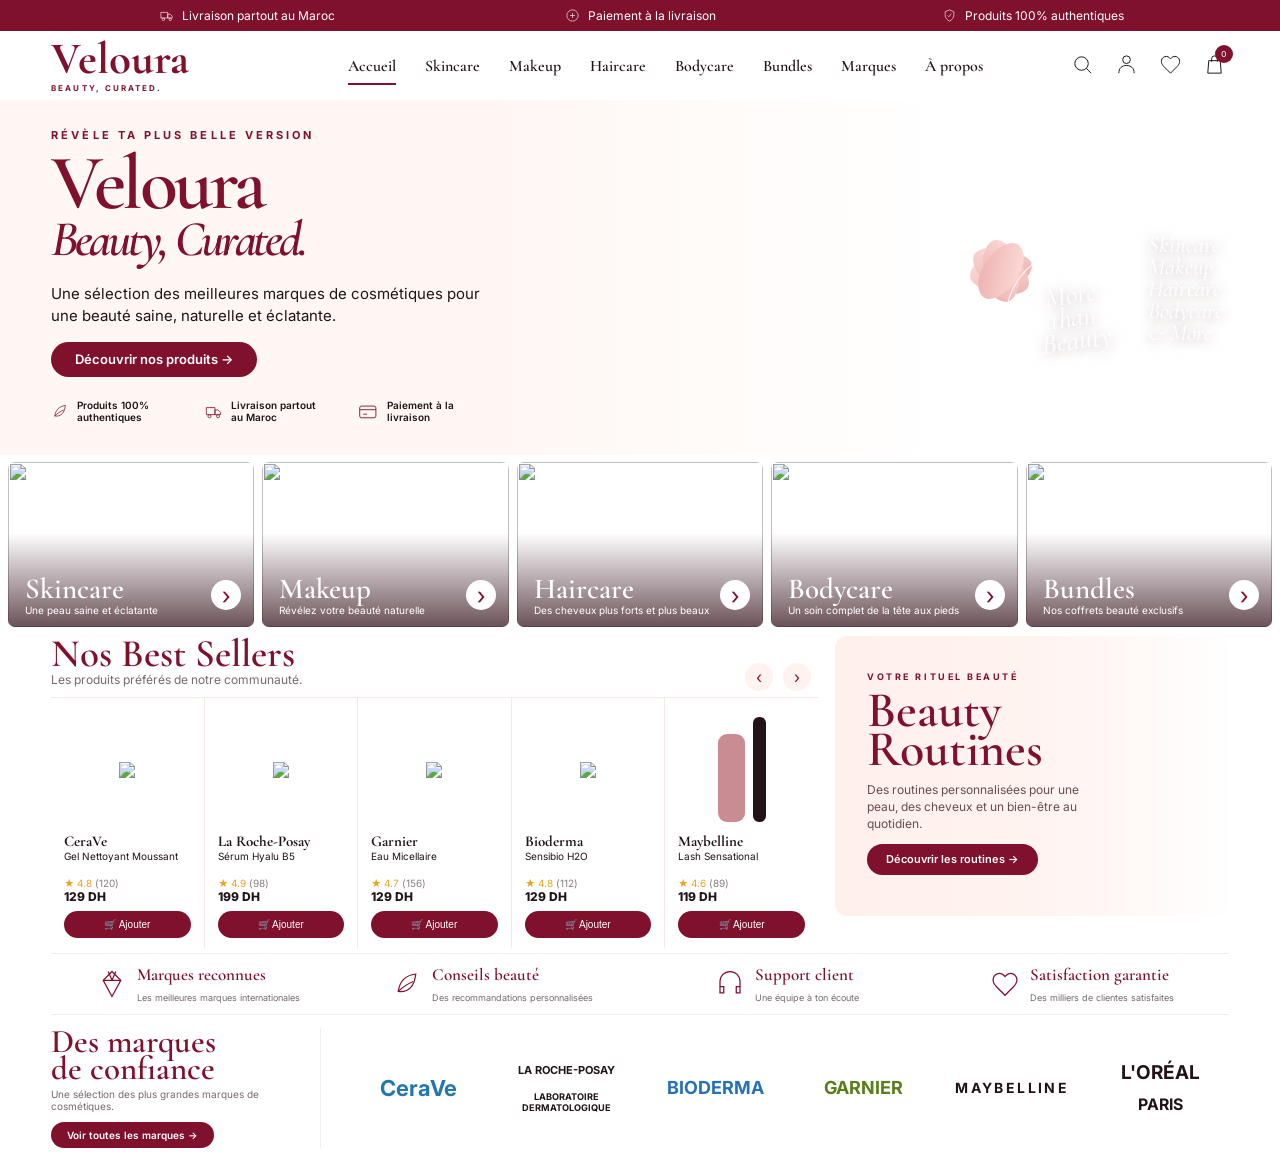
==== commit 1b5bbc0c: "Match Veloura homepage closely to reference layout" ====
--- a/veloura/index.html
+++ b/veloura/index.html
@@ -4,275 +4,92 @@
 <meta charset="utf-8"/>
 <meta name="viewport" content="width=device-width,initial-scale=1"/>
 <title>Veloura — Beauty, Curated.</title>
-<meta name="description" content="Veloura — sélection beauté premium : skincare, makeup, haircare, bodycare et bundles."/>
-<meta name="theme-color" content="#7A0F29"/>
+<meta name="description" content="Veloura — skincare, makeup, haircare, bodycare et bundles."/>
 <link rel="preconnect" href="https://fonts.googleapis.com">
 <link rel="preconnect" href="https://fonts.gstatic.com" crossorigin>
 <link href="https://fonts.googleapis.com/css2?family=Cormorant+Garamond:ital,wght@0,500;0,600;0,700;1,500;1,600&family=Inter:wght@400;500;600;700&display=swap" rel="stylesheet">
 <style>
-:root{
-  --wine:#790f29;--wine-2:#9a2140;--ink:#251419;--muted:#77656b;
-  --ivory:#fffaf7;--cream:#f7ece6;--rose:#ecd3ca;--line:#eadfd9;
-  --white:#fff;--shadow:0 18px 45px rgba(68,15,31,.11);
-}
-*{box-sizing:border-box}
-html{scroll-behavior:smooth}
-body{margin:0;background:var(--ivory);color:var(--ink);font-family:Inter,Arial,sans-serif}
-a{text-decoration:none;color:inherit}
-button{font:inherit}
-.container{width:min(1260px,94vw);margin:auto}
-.topbar{background:var(--wine);color:#fff;font-size:12px}
-.topbar .container{min-height:34px;display:grid;grid-template-columns:repeat(3,1fr);align-items:center;text-align:center}
-.topitem{display:flex;align-items:center;justify-content:center;gap:8px;white-space:nowrap}
-.topitem svg{width:16px;height:16px}
-.header{background:rgba(255,250,247,.96);border-bottom:1px solid rgba(121,15,41,.08);position:sticky;top:0;z-index:50;backdrop-filter:blur(14px)}
-.nav{height:76px;display:grid;grid-template-columns:210px 1fr 190px;align-items:center;gap:20px}
-.logo{color:var(--wine);font-family:"Cormorant Garamond",serif;font-size:47px;font-weight:700;line-height:.8}
-.logo small{display:block;font-family:Inter,sans-serif;font-size:8px;letter-spacing:.25em;margin-top:7px;font-weight:700}
-.menu{display:flex;justify-content:center;gap:31px;font-family:"Cormorant Garamond",serif;font-size:17px;font-weight:600}
-.menu a{position:relative;padding:28px 0}
-.menu a.active:after,.menu a:hover:after{content:"";position:absolute;left:0;right:0;bottom:17px;height:2px;background:var(--wine)}
-.icons{display:flex;justify-content:flex-end;gap:17px;align-items:center}
-.iconbtn{width:34px;height:34px;border:0;background:transparent;display:grid;place-items:center;position:relative;cursor:pointer}
-.iconbtn svg{width:23px;height:23px;stroke:var(--ink)}
-.badge{position:absolute;right:-2px;top:-2px;background:var(--wine);color:#fff;width:18px;height:18px;border-radius:50%;font-size:10px;display:grid;place-items:center}
-
-.hero{background:
-  linear-gradient(90deg,rgba(255,247,243,.98) 0%,rgba(255,247,243,.95) 36%,rgba(255,247,243,.25) 59%,rgba(255,247,243,.03) 100%),
-  url('https://images.unsplash.com/photo-1522335789203-aabd1fc54bc9?auto=format&fit=crop&w=1800&q=90') center 36%/cover no-repeat;
-  min-height:430px;display:flex;align-items:center;border-bottom:1px solid #ead8d0;
-}
-.hero .container{display:grid;grid-template-columns:48% 52%;align-items:stretch}
-.hero-copy{padding:42px 0 34px;max-width:530px}
-.eyebrow{font-size:11px;text-transform:uppercase;letter-spacing:.28em;color:var(--wine);font-weight:700;margin-bottom:11px}
-.hero h1{font-family:"Cormorant Garamond",serif;color:var(--wine);font-size:80px;line-height:.78;margin:0;font-weight:600;letter-spacing:-.04em}
-.hero h1 em{display:block;font-size:49px;line-height:1.08;font-weight:600}
-.hero p{font-size:15px;line-height:1.6;max-width:440px;color:#4e3a40;margin:19px 0 21px}
-.cta{display:inline-flex;align-items:center;gap:15px;background:var(--wine);color:#fff;border-radius:999px;padding:13px 24px;font-weight:600;font-size:13px}
-.trust{display:flex;gap:28px;margin-top:30px;align-items:center}
-.trust-item{display:flex;gap:9px;align-items:center;font-size:11px;font-weight:600;max-width:115px;line-height:1.25;color:#4f343c}
-.trust-item svg{width:28px;height:28px;stroke:var(--wine);flex:none}
-.hero-right{position:relative}
-.hero-words{position:absolute;right:9px;top:115px;color:#fff;font-family:"Cormorant Garamond",serif;font-style:italic;font-size:25px;line-height:1.05;text-shadow:0 1px 12px rgba(65,19,32,.35)}
-.hero-circle{position:absolute;right:92px;top:136px;width:135px;height:135px;border:1px solid rgba(255,255,255,.8);border-radius:50%;display:grid;place-items:center;color:#fff;font-family:"Cormorant Garamond",serif;font-size:30px;font-style:italic;transform:rotate(-8deg);text-align:center;line-height:.85}
-
-.categories{padding:10px 0 4px;background:#fff}
-.categories-grid{display:grid;grid-template-columns:repeat(5,1fr);gap:10px}
-.cat{position:relative;height:165px;border-radius:7px;overflow:hidden;background:#eee;box-shadow:0 7px 18px rgba(56,16,28,.08)}
-.cat img{width:100%;height:100%;object-fit:cover;display:block;transition:.35s}
-.cat:hover img{transform:scale(1.04)}
-.cat:after{content:"";position:absolute;inset:0;background:linear-gradient(180deg,rgba(0,0,0,0) 42%,rgba(38,8,17,.7))}
-.cat-copy{position:absolute;z-index:2;left:16px;right:50px;bottom:12px;color:#fff}
-.cat-copy h3{font-family:"Cormorant Garamond",serif;font-size:30px;line-height:.95;margin:0 0 3px}
-.cat-copy p{margin:0;font-size:10px}
-.cat-arrow{position:absolute;z-index:3;right:13px;bottom:17px;width:30px;height:30px;border-radius:50%;background:#fff;color:var(--wine);display:grid;place-items:center;font-weight:800}
-
-.mainshop{background:#fff;padding:8px 0 0}
-.shopgrid{display:grid;grid-template-columns:1.72fr .93fr;gap:18px;align-items:stretch}
-.section-title{font-family:"Cormorant Garamond",serif;color:var(--wine);font-size:40px;line-height:.95;margin:6px 0 0}
-.section-sub{font-size:12px;color:var(--muted);margin:3px 0 17px}
-.products{display:grid;grid-template-columns:repeat(5,1fr);border-top:1px solid #f1e8e3}
-.product{padding:15px 10px 12px;border-right:1px solid #f1e8e3;min-width:0}
-.product:last-child{border-right:0}
-.pimg{height:132px;background:linear-gradient(#fff,#fbf4f1);border-radius:8px;display:grid;place-items:center;position:relative;overflow:hidden}
-.bottle{position:relative;width:54px;height:96px;border-radius:10px;background:#fff;border:1px solid #ddd;box-shadow:0 8px 18px rgba(80,35,43,.08)}
-.bottle:before{content:"";position:absolute;left:13px;top:-22px;width:28px;height:30px;border-radius:5px 5px 2px 2px;background:var(--cap,#6bcad2)}
-.bottle:after{content:"V";position:absolute;inset:38px 0 auto;text-align:center;font-family:"Cormorant Garamond",serif;color:var(--wine);font-size:25px;font-weight:700}
-.tube{width:42px;height:103px;border-radius:13px 13px 8px 8px;background:#f8fbfc;border:1px solid #dfe8eb;box-shadow:0 8px 18px rgba(80,35,43,.08);position:relative}
-.tube:after{content:"V";position:absolute;top:41px;width:100%;text-align:center;font-family:"Cormorant Garamond",serif;font-size:24px;color:#3c8da7}
-.dropper{width:48px;height:85px;background:#f4c89a;border-radius:8px 8px 12px 12px;border:1px solid #e0af7d;position:relative}
-.dropper:before{content:"";position:absolute;width:26px;height:41px;left:10px;top:-39px;border-radius:7px;background:#fff;border:1px solid #ddd}
-.dropper:after{content:"";position:absolute;width:11px;height:35px;left:18px;top:-8px;background:#d1a06d;border-radius:8px}
-.mascara{display:flex;gap:7px;align-items:end}.mascara span:first-child{width:28px;height:86px;border-radius:9px;background:#c98c93}.mascara span:last-child{width:14px;height:105px;border-radius:6px;background:#2f2024}
-.pbrand{font-family:"Cormorant Garamond",serif;font-weight:700;font-size:16px;margin-top:9px}
-.pname{font-size:10px;color:#4e3d41;min-height:26px}
-.rating{color:#e9a320;font-size:10px;margin:3px 0}
-.price{font-size:12px;font-weight:800}
-.add{margin-top:8px;width:100%;border:0;border-radius:999px;background:var(--wine);color:#fff;font-size:10px;padding:8px;cursor:pointer}
-.add:disabled{opacity:.72;cursor:not-allowed}
-
-.routine{border-radius:13px;overflow:hidden;min-height:330px;position:relative;background:
-  linear-gradient(90deg,rgba(255,243,238,.97) 0%,rgba(255,243,238,.76) 50%,rgba(255,243,238,.05) 100%),
-  url('https://images.unsplash.com/photo-1596462502278-27bfdc403348?auto=format&fit=crop&w=1000&q=90') center/cover no-repeat;
-  display:flex;align-items:center;padding:30px}
-.routine-copy{max-width:265px}
-.routine .eyebrow{font-size:9px}
-.routine h2{font-family:"Cormorant Garamond",serif;color:var(--wine);font-size:48px;line-height:.82;margin:9px 0 13px}
-.routine p{font-size:12px;line-height:1.5;color:#6a4b53}
-.routine .cta{padding:11px 19px;font-size:11px}
-
-.values{display:grid;grid-template-columns:repeat(4,1fr);gap:0;border-top:1px solid #eee;border-bottom:1px solid #eee;margin-top:5px;background:#fff}
-.value{padding:18px 15px;display:flex;gap:11px;align-items:center;justify-content:center}
-.value svg{width:31px;height:31px;stroke:var(--wine)}
-.value b{display:block;font-family:"Cormorant Garamond",serif;font-size:17px;color:var(--wine)}
-.value span{font-size:9px;color:var(--muted)}
-
-.brands{background:#fff;padding:17px 0 26px}
-.brands-grid{display:grid;grid-template-columns:240px 1fr;align-items:center}
-.brand-intro{padding-right:26px;border-right:1px solid #eee}
-.brand-intro h3{font-family:"Cormorant Garamond",serif;font-size:35px;line-height:.84;color:var(--wine);margin:0 0 5px}
-.brand-intro p{font-size:10px;color:var(--muted);margin:0 0 12px}
-.brand-intro .cta{padding:9px 16px;font-size:10px}
-.brand-row{display:grid;grid-template-columns:repeat(6,1fr);gap:10px;padding-left:30px;align-items:center}
-.brandlogo{min-height:68px;display:grid;place-items:center;text-align:center;font-weight:700;color:#303036}
-.brandlogo.cerave{font-size:22px;color:#257bb7}.brandlogo.lrp{font-size:11px}.brandlogo.biod{font-size:18px;color:#2873b7}.brandlogo.garnier{font-size:18px;color:#567e16}.brandlogo.may{font-size:15px;letter-spacing:.18em}.brandlogo.loreal{font-size:20px}
-
-footer{background:#2e111a;color:#f7e9ed;padding:24px 0;text-align:center;font-size:11px}
-.carttoast{position:fixed;right:18px;bottom:18px;background:var(--wine);color:#fff;padding:12px 16px;border-radius:12px;box-shadow:var(--shadow);font-size:12px;opacity:0;transform:translateY(8px);pointer-events:none;transition:.25s;z-index:100}
-.carttoast.show{opacity:1;transform:none}
-
-@media(max-width:1000px){
-  .nav{grid-template-columns:170px 1fr 150px}.menu{gap:16px;font-size:15px}
-  .hero{min-height:390px}.hero h1{font-size:67px}.hero h1 em{font-size:43px}
-  .shopgrid{grid-template-columns:1fr}.products{grid-template-columns:repeat(5,1fr)}.routine{min-height:285px}
-  .categories-grid{grid-template-columns:repeat(3,1fr)}.cat:nth-child(4),.cat:nth-child(5){display:block}
-  .brand-row{grid-template-columns:repeat(3,1fr)}
-}
-@media(max-width:760px){
-  .topbar .container{grid-template-columns:1fr}.topitem:nth-child(2),.topitem:nth-child(3){display:none}
-  .nav{height:66px;grid-template-columns:1fr auto}.menu{display:none}.icons .iconbtn:nth-child(-n+3){display:none}
-  .logo{font-size:39px}.hero{background-position:64% 45%;min-height:auto}
-  .hero .container{display:block}.hero-copy{padding:35px 0 305px;max-width:460px}
-  .hero h1{font-size:57px}.hero h1 em{font-size:35px}.hero p{font-size:13px;max-width:330px}
-  .trust{gap:14px;flex-wrap:wrap}.hero-right{display:none}
-  .categories{padding-top:8px}.categories-grid{grid-template-columns:1fr 1fr;gap:8px}.cat{height:150px}.cat:nth-child(5){grid-column:1/-1}
-  .shopgrid{display:block}.products{grid-template-columns:1fr 1fr}.product{border-bottom:1px solid #f1e8e3}.product:nth-child(odd){border-right:1px solid #f1e8e3}.product:nth-child(even){border-right:0}
-  .routine{margin-top:14px;min-height:300px;background-position:67% center}.routine h2{font-size:42px}
-  .values{grid-template-columns:1fr 1fr}.value{justify-content:flex-start}
-  .brands-grid{grid-template-columns:1fr}.brand-intro{border:0;padding:0 0 15px}.brand-row{padding:0;grid-template-columns:repeat(2,1fr)}
-}
+:root{--wine:#7f112d;--wine2:#9a2440;--ink:#211317;--muted:#77696d;--line:#eee5e1;--cream:#fff9f6;--rose:#f1d7d1}
+*{box-sizing:border-box}html{scroll-behavior:smooth}body{margin:0;background:#fff;color:var(--ink);font-family:Inter,Arial,sans-serif}a{text-decoration:none;color:inherit}.shell{width:min(1448px,100%);margin:auto}.inner{width:min(1210px,92vw);margin:auto}
+.top{height:31px;background:var(--wine);color:white;font-size:12px}.top .inner{height:100%;display:grid;grid-template-columns:1fr 1fr 1fr;align-items:center}.top span{display:flex;justify-content:center;gap:8px;align-items:center}
+.top svg{width:15px;height:15px}.header{height:69px;background:#fff}.nav{height:100%;display:grid;grid-template-columns:230px 1fr 180px;align-items:center}.logo{font:700 45px/.8 "Cormorant Garamond",serif;color:var(--wine)}.logo small{display:block;font:700 8px/1 Inter,sans-serif;letter-spacing:.26em;margin-top:7px}.menu{display:flex;justify-content:center;gap:29px;font:600 16px "Cormorant Garamond",serif}.menu a{padding:25px 0;position:relative}.menu a.active:after{content:"";position:absolute;left:0;right:0;bottom:16px;height:2px;background:var(--wine)}.icons{display:flex;justify-content:flex-end;gap:15px}.ib{border:0;background:transparent;position:relative;padding:3px}.ib svg{width:23px;height:23px;stroke:#111;fill:none}.badge{position:absolute;right:-4px;top:-5px;background:var(--wine);color:#fff;border-radius:50%;width:18px;height:18px;display:grid;place-items:center;font-size:9px}
+.hero{height:355px;position:relative;overflow:hidden;background:linear-gradient(90deg,#fff7f3 0 38%,rgba(255,247,243,.65) 50%,rgba(255,247,243,.06) 72%),url('https://images.unsplash.com/photo-1524504388940-b1c1722653e1?auto=format&fit=crop&w=1800&q=90') 72% 36%/cover no-repeat}.hero .inner{height:100%;display:grid;grid-template-columns:47% 53%}.hero-copy{padding-top:28px;z-index:2}.eyebrow{font-size:11px;letter-spacing:.28em;color:var(--wine);font-weight:700;text-transform:uppercase}.hero h1{font:600 78px/.76 "Cormorant Garamond",serif;color:var(--wine);margin:12px 0 0;letter-spacing:-.045em}.hero h1 em{display:block;font-size:50px;line-height:1.05}.hero p{font-size:15px;line-height:1.5;max-width:430px;margin:17px 0 14px}.cta{display:inline-flex;align-items:center;gap:14px;background:var(--wine);color:#fff;border-radius:999px;padding:11px 24px;font:600 13px/1 Inter,sans-serif}.trust{display:flex;gap:33px;margin-top:21px}.trust div{display:flex;align-items:center;gap:8px;font-size:10px;font-weight:600;line-height:1.2;max-width:120px}.trust svg{width:27px;height:27px;stroke:var(--wine);fill:none}.hero-right{position:relative}.flower{position:absolute;right:172px;top:115px;width:112px;height:112px}.flower i{position:absolute;left:50%;top:50%;width:62px;height:36px;margin:-18px 0 0 -31px;border-radius:70% 40% 70% 40%;background:linear-gradient(145deg,#ffe3e0,#e9aaa9);transform-origin:center}.flower i:nth-child(2){transform:rotate(45deg)}.flower i:nth-child(3){transform:rotate(90deg)}.flower i:nth-child(4){transform:rotate(135deg)}.circleText{position:absolute;right:88px;top:150px;width:135px;height:135px;border:1px solid rgba(255,255,255,.9);border-radius:50%;display:grid;place-items:center;color:#fff;font:italic 28px/.82 "Cormorant Garamond",serif;text-align:center;transform:rotate(-8deg);text-shadow:0 2px 12px rgba(72,20,35,.35)}.sideWords{position:absolute;right:6px;top:134px;color:#fff;font:italic 23px/.96 "Cormorant Garamond",serif;text-shadow:0 2px 12px rgba(72,20,35,.4)}
+.categories{padding:7px 8px 0}.cats{display:grid;grid-template-columns:repeat(5,1fr);gap:8px}.cat{height:165px;border-radius:7px;overflow:hidden;position:relative}.cat img{width:100%;height:100%;object-fit:cover;display:block}.cat:after{content:"";position:absolute;inset:0;background:linear-gradient(180deg,transparent 43%,rgba(44,8,18,.7))}.cc{position:absolute;left:17px;bottom:11px;z-index:2;color:white}.cc h3{font:600 29px/.9 "Cormorant Garamond",serif;margin:0 0 2px}.cc p{font-size:10px;margin:0}.arr{position:absolute;right:13px;bottom:17px;z-index:3;background:white;color:var(--wine);width:30px;height:30px;border-radius:50%;display:grid;place-items:center;font-size:24px}
+.shop{padding:9px 0 0}.shopgrid{display:grid;grid-template-columns:1.95fr 1fr;gap:17px}.left{position:relative}.title{font:600 39px/.9 "Cormorant Garamond",serif;color:var(--wine);margin:0 0 1px}.sub{font-size:12px;color:var(--muted);margin-bottom:10px}.arrows{position:absolute;right:7px;top:27px;display:flex;gap:10px}.arrows span{width:28px;height:28px;border-radius:50%;background:#fff2ef;display:grid;place-items:center;color:var(--wine)}.products{display:grid;grid-template-columns:repeat(5,1fr);border-top:1px solid #f2e9e6}.product{padding:9px 13px 10px;border-right:1px solid #f2e9e6}.product:last-child{border-right:0}.pic{height:125px;display:grid;place-items:center}.prodimg{max-height:110px;max-width:78px;object-fit:contain}.pbrand{font:700 15px "Cormorant Garamond",serif}.pname{font-size:10px;min-height:25px}.rating{font-size:10px;color:#e5a51f;margin-top:2px}.rating span{color:#8a7d80}.price{font-size:12px;font-weight:800}.add{margin-top:7px;width:100%;border:0;border-radius:999px;background:var(--wine);color:white;padding:8px 4px;font-size:10px}.routine{height:280px;border-radius:12px;overflow:hidden;padding:35px 32px;position:relative;background:linear-gradient(90deg,rgba(255,239,235,.96),rgba(255,239,235,.72) 52%,rgba(255,239,235,.05)),url('https://images.unsplash.com/photo-1596462502278-27bfdc403348?auto=format&fit=crop&w=1000&q=90') center/cover}.routine .eyebrow{font-size:9px}.routine h2{font:600 50px/.78 "Cormorant Garamond",serif;color:var(--wine);margin:9px 0 12px}.routine p{font-size:12px;line-height:1.42;max-width:240px;color:#694c54}.routine .cta{padding:10px 19px;font-size:11px}
+.values{margin-top:5px;border-top:1px solid #eee;border-bottom:1px solid #eee;display:grid;grid-template-columns:repeat(4,1fr)}.value{min-height:60px;display:flex;align-items:center;justify-content:center;gap:10px}.value svg{width:30px;height:30px;stroke:var(--wine);fill:none}.value b{display:block;font:600 17px "Cormorant Garamond",serif;color:var(--wine)}.value small{font-size:9px;color:var(--muted)}
+.brands{padding:13px 0 22px}.brandgrid{display:grid;grid-template-columns:270px 1fr;align-items:center}.brandIntro{border-right:1px solid #eee;padding-right:28px}.brandIntro h3{font:600 33px/.83 "Cormorant Garamond",serif;color:var(--wine);margin:0}.brandIntro p{font-size:10px;color:var(--muted);margin:5px 0 10px}.brandIntro .cta{padding:8px 16px;font-size:10px}.brandrow{padding-left:29px;display:grid;grid-template-columns:repeat(6,1fr);gap:12px;align-items:center}.brand{min-height:64px;display:grid;place-items:center;text-align:center;font-weight:700}.cerave{color:#2377ad;font-size:22px}.lrp{font-size:11px}.biod{color:#2772b5;font-size:18px}.garnier{color:#5a7e19;font-size:18px}.may{font-size:14px;letter-spacing:.17em}.loreal{font-size:19px}
+.toast{position:fixed;right:18px;bottom:18px;background:var(--wine);color:#fff;padding:11px 15px;border-radius:10px;font-size:12px;opacity:0;transform:translateY(8px);transition:.2s}.toast.show{opacity:1;transform:none}
+@media(max-width:900px){.menu{gap:14px;font-size:14px}.nav{grid-template-columns:190px 1fr 140px}.hero h1{font-size:65px}.hero h1 em{font-size:41px}.cats{grid-template-columns:repeat(3,1fr)}.shopgrid{grid-template-columns:1fr}.products{grid-template-columns:repeat(5,1fr)}.brandrow{grid-template-columns:repeat(3,1fr)}}
+@media(max-width:700px){.top .inner{grid-template-columns:1fr}.top span:nth-child(n+2){display:none}.header{height:64px}.nav{grid-template-columns:1fr auto}.menu{display:none}.icons .ib:not(:last-child){display:none}.hero{height:auto;background-position:63% center}.hero .inner{display:block}.hero-copy{padding:31px 0 290px}.hero h1{font-size:56px}.hero h1 em{font-size:35px}.hero-right{display:none}.cats{grid-template-columns:1fr 1fr}.cat{height:145px}.cat:last-child{grid-column:1/-1}.products{grid-template-columns:1fr 1fr}.product{border-bottom:1px solid #eee}.routine{margin-top:12px}.values{grid-template-columns:1fr 1fr}.brandgrid{grid-template-columns:1fr}.brandIntro{border:0;padding-bottom:14px}.brandrow{padding:0;grid-template-columns:repeat(2,1fr)}}
 </style>
 </head>
 <body>
-<div class="topbar">
-  <div class="container">
-    <div class="topitem">
-      <svg viewBox="0 0 24 24" fill="none" stroke="currentColor"><path d="M3 7h11v9H3z"/><path d="M14 10h4l3 3v3h-7z"/><circle cx="7" cy="18" r="2"/><circle cx="18" cy="18" r="2"/></svg>
-      Livraison partout au Maroc
-    </div>
-    <div class="topitem">
-      <svg viewBox="0 0 24 24" fill="none" stroke="currentColor"><circle cx="12" cy="12" r="9"/><path d="M8 12h8M12 8v8"/></svg>
-      Paiement à la livraison
-    </div>
-    <div class="topitem">
-      <svg viewBox="0 0 24 24" fill="none" stroke="currentColor"><path d="m12 3 7 3v5c0 5-3.3 8.2-7 10-3.7-1.8-7-5-7-10V6z"/><path d="m9 12 2 2 4-5"/></svg>
-      Produits 100% authentiques
-    </div>
-  </div>
+<div class="shell">
+<div class="top"><div class="inner">
+<span><svg viewBox="0 0 24 24" fill="none" stroke="currentColor"><path d="M3 7h11v9H3z"/><path d="M14 10h4l3 3v3h-7z"/><circle cx="7" cy="18" r="2"/><circle cx="18" cy="18" r="2"/></svg>Livraison partout au Maroc</span>
+<span><svg viewBox="0 0 24 24" fill="none" stroke="currentColor"><circle cx="12" cy="12" r="9"/><path d="M8 12h8M12 8v8"/></svg>Paiement à la livraison</span>
+<span><svg viewBox="0 0 24 24" fill="none" stroke="currentColor"><path d="m12 3 7 3v5c0 5-3.3 8.2-7 10-3.7-1.8-7-5-7-10V6z"/><path d="m9 12 2 2 4-5"/></svg>Produits 100% authentiques</span>
+</div></div>
+<header class="header"><div class="inner nav">
+<a class="logo" href="#top">Veloura<small>BEAUTY, CURATED.</small></a>
+<nav class="menu"><a class="active" href="#top">Accueil</a><a href="#categories">Skincare</a><a href="#categories">Makeup</a><a href="#categories">Haircare</a><a href="#categories">Bodycare</a><a href="#brands">Bundles</a><a href="#brands">Marques</a><a href="#brands">À propos</a></nav>
+<div class="icons">
+<button class="ib"><svg viewBox="0 0 24 24"><circle cx="11" cy="11" r="7"/><path d="m16 16 5 5"/></svg></button>
+<button class="ib"><svg viewBox="0 0 24 24"><circle cx="12" cy="7" r="4"/><path d="M4 21c0-5 3-8 8-8s8 3 8 8"/></svg></button>
+<button class="ib"><svg viewBox="0 0 24 24"><path d="M20 5c-2-2-5-2-7 0l-1 1-1-1c-2-2-5-2-7 0-3 3-1 7 1 9l7 7 7-7c2-2 4-6 1-9Z"/></svg></button>
+<button class="ib"><svg viewBox="0 0 24 24"><path d="M6 8h12l1 13H5z"/><path d="M9 9V6a3 3 0 0 1 6 0v3"/></svg><span class="badge" id="count">0</span></button>
+</div></div></header>
+
+<main id="top">
+<section class="hero"><div class="inner"><div class="hero-copy">
+<div class="eyebrow">Révèle ta plus belle version</div>
+<h1>Veloura <em>Beauty, Curated.</em></h1>
+<p>Une sélection des meilleures marques de cosmétiques pour une beauté saine, naturelle et éclatante.</p>
+<a class="cta" href="#products">Découvrir nos produits →</a>
+<div class="trust">
+<div><svg viewBox="0 0 24 24"><path d="M19 4c-8 1-13 6-14 14 8 1 13-4 14-14Z"/><path d="M5 18c4-4 7-6 12-8"/></svg>Produits 100% authentiques</div>
+<div><svg viewBox="0 0 24 24"><path d="M3 7h11v9H3z"/><path d="M14 10h4l3 3v3h-7z"/><circle cx="7" cy="18" r="2"/><circle cx="18" cy="18" r="2"/></svg>Livraison partout au Maroc</div>
+<div><svg viewBox="0 0 24 24"><rect x="3" y="6" width="18" height="13" rx="2"/><path d="M3 10h18M7 15h4"/></svg>Paiement à la livraison</div>
+</div></div>
+<div class="hero-right"><div class="flower"><i></i><i></i><i></i><i></i></div><div class="circleText">More<br>than<br>Beauty</div><div class="sideWords">Skincare<br>Makeup<br>Haircare<br>Bodycare<br>& More</div></div>
+</div></section>
+
+<section class="categories" id="categories"><div class="cats">
+<a class="cat" href="#products"><img src="https://images.unsplash.com/photo-1612817288484-6f916006741a?auto=format&fit=crop&w=800&q=90"><div class="cc"><h3>Skincare</h3><p>Une peau saine et éclatante</p></div><span class="arr">›</span></a>
+<a class="cat" href="#products"><img src="https://images.unsplash.com/photo-1596462502278-27bfdc403348?auto=format&fit=crop&w=800&q=90"><div class="cc"><h3>Makeup</h3><p>Révélez votre beauté naturelle</p></div><span class="arr">›</span></a>
+<a class="cat" href="#products"><img src="https://images.unsplash.com/photo-1526045612212-70caf35c14df?auto=format&fit=crop&w=800&q=90"><div class="cc"><h3>Haircare</h3><p>Des cheveux plus forts et plus beaux</p></div><span class="arr">›</span></a>
+<a class="cat" href="#products"><img src="https://images.unsplash.com/photo-1571875257727-256c39da42af?auto=format&fit=crop&w=800&q=90"><div class="cc"><h3>Bodycare</h3><p>Un soin complet de la tête aux pieds</p></div><span class="arr">›</span></a>
+<a class="cat" href="#products"><img src="https://images.unsplash.com/photo-1607082349566-187342175e2f?auto=format&fit=crop&w=800&q=90"><div class="cc"><h3>Bundles</h3><p>Nos coffrets beauté exclusifs</p></div><span class="arr">›</span></a>
+</div></section>
+
+<section class="shop inner" id="products"><div class="shopgrid">
+<div class="left"><h2 class="title">Nos Best Sellers</h2><div class="sub">Les produits préférés de notre communauté.</div><div class="arrows"><span>‹</span><span>›</span></div>
+<div class="products">
+<article class="product"><div class="pic"><img class="prodimg" src="https://www.cerave.com/-/media/project/loreal/brand-sites/cerave/americas/us/products/foaming-facial-cleanser/cerave_foaming-facial-cleanser_12oz_front.jpg"></div><div class="pbrand">CeraVe</div><div class="pname">Gel Nettoyant Moussant</div><div class="rating">★ 4.8 <span>(120)</span></div><div class="price">129 DH</div><button class="add">🛒 Ajouter</button></article>
+<article class="product"><div class="pic"><img class="prodimg" src="https://www.laroche-posay.us/on/demandware.static/-/Sites-lrp-master-catalog/default/dw737745f7/product/March-2023-Product-Images/Hyalu-B5-Serum-3337875583626-Front.png"></div><div class="pbrand">La Roche-Posay</div><div class="pname">Sérum Hyalu B5</div><div class="rating">★ 4.9 <span>(98)</span></div><div class="price">199 DH</div><button class="add">🛒 Ajouter</button></article>
+<article class="product"><div class="pic"><img class="prodimg" src="https://www.garnierusa.com/-/media/project/loreal/brand-sites/garnier/usa/us/products/skin-active/micellar-cleansing-water-all-in-1/garnier-skinactive-micellar-cleansing-water-all-in-1-400ml.png"></div><div class="pbrand">Garnier</div><div class="pname">Eau Micellaire</div><div class="rating">★ 4.7 <span>(156)</span></div><div class="price">129 DH</div><button class="add">🛒 Ajouter</button></article>
+<article class="product"><div class="pic"><img class="prodimg" src="https://www.bioderma.us/sites/us/files/styles/packshot_product/public/products/%7B135447%7D_%7BABC-12oz%7D_%7B3401345935571%7D.png"></div><div class="pbrand">Bioderma</div><div class="pname">Sensibio H2O</div><div class="rating">★ 4.8 <span>(112)</span></div><div class="price">129 DH</div><button class="add">🛒 Ajouter</button></article>
+<article class="product"><div class="pic"><div style="display:flex;gap:8px;align-items:end"><span style="width:27px;height:88px;border-radius:9px;background:#c98c93"></span><span style="width:13px;height:105px;border-radius:6px;background:#211317"></span></div></div><div class="pbrand">Maybelline</div><div class="pname">Lash Sensational</div><div class="rating">★ 4.6 <span>(89)</span></div><div class="price">119 DH</div><button class="add">🛒 Ajouter</button></article>
+</div></div>
+<aside class="routine"><div class="eyebrow">Votre rituel beauté</div><h2>Beauty<br>Routines</h2><p>Des routines personnalisées pour une peau, des cheveux et un bien-être au quotidien.</p><a class="cta" href="#brands">Découvrir les routines →</a></aside>
+</div></section>
+
+<div class="values inner">
+<div class="value"><svg viewBox="0 0 24 24"><path d="m12 2 7 7-7 13L5 9z"/><path d="M5 9h14M9 2l3 7 3-7"/></svg><div><b>Marques reconnues</b><small>Les meilleures marques internationales</small></div></div>
+<div class="value"><svg viewBox="0 0 24 24"><path d="M19 4c-8 1-13 6-14 14 8 1 13-4 14-14Z"/><path d="M5 18c4-4 7-6 12-8"/></svg><div><b>Conseils beauté</b><small>Des recommandations personnalisées</small></div></div>
+<div class="value"><svg viewBox="0 0 24 24"><path d="M4 14v-4a8 8 0 0 1 16 0v4"/><path d="M4 14h3v5H4zM17 14h3v5h-3z"/></svg><div><b>Support client</b><small>Une équipe à ton écoute</small></div></div>
+<div class="value"><svg viewBox="0 0 24 24"><path d="M20 5c-2-2-5-2-7 0l-1 1-1-1c-2-2-5-2-7 0-3 3-1 7 1 9l7 7 7-7c2-2 4-6 1-9Z"/></svg><div><b>Satisfaction garantie</b><small>Des milliers de clientes satisfaites</small></div></div>
 </div>
 
-<header class="header">
-  <div class="container nav">
-    <a class="logo" href="#top">Veloura<small>BEAUTY, CURATED.</small></a>
-    <nav class="menu">
-      <a href="#top" class="active">Accueil</a><a href="#categories">Skincare</a><a href="#categories">Makeup</a>
-      <a href="#categories">Haircare</a><a href="#categories">Bodycare</a><a href="#brands">Bundles</a>
-      <a href="#brands">Marques</a><a href="#brands">À propos</a>
-    </nav>
-    <div class="icons">
-      <button class="iconbtn" aria-label="Search"><svg viewBox="0 0 24 24" fill="none"><circle cx="11" cy="11" r="7"/><path d="m16 16 5 5"/></svg></button>
-      <button class="iconbtn" aria-label="Account"><svg viewBox="0 0 24 24" fill="none"><circle cx="12" cy="7" r="4"/><path d="M4 21c0-5 3-8 8-8s8 3 8 8"/></svg></button>
-      <button class="iconbtn" aria-label="Wishlist"><svg viewBox="0 0 24 24" fill="none"><path d="M20 5c-2-2-5-2-7 0l-1 1-1-1c-2-2-5-2-7 0-3 3-1 7 1 9l7 7 7-7c2-2 4-6 1-9Z"/></svg></button>
-      <button class="iconbtn" id="cartBtn" aria-label="Cart"><svg viewBox="0 0 24 24" fill="none"><path d="M6 8h12l1 13H5z"/><path d="M9 9V6a3 3 0 0 1 6 0v3"/></svg><span class="badge" id="cartCount">0</span></button>
-    </div>
-  </div>
-</header>
-
-<main id="top">
-<section class="hero">
-  <div class="container">
-    <div class="hero-copy">
-      <div class="eyebrow">Révèle ta plus belle version</div>
-      <h1>Veloura <em>Beauty, Curated.</em></h1>
-      <p>Une sélection des meilleures marques de cosmétiques pour une beauté saine, naturelle et éclatante.</p>
-      <a class="cta" href="#products">Découvrir nos produits <span>→</span></a>
-      <div class="trust">
-        <div class="trust-item"><svg viewBox="0 0 24 24" fill="none"><path d="M19 4c-8 1-13 6-14 14 8 1 13-4 14-14Z"/><path d="M5 18c4-4 7-6 12-8"/></svg><span>Produits 100% authentiques</span></div>
-        <div class="trust-item"><svg viewBox="0 0 24 24" fill="none"><path d="M3 7h11v9H3z"/><path d="M14 10h4l3 3v3h-7z"/><circle cx="7" cy="18" r="2"/><circle cx="18" cy="18" r="2"/></svg><span>Livraison partout au Maroc</span></div>
-        <div class="trust-item"><svg viewBox="0 0 24 24" fill="none"><rect x="3" y="6" width="18" height="13" rx="2"/><path d="M3 10h18M7 15h4"/></svg><span>Paiement à la livraison</span></div>
-      </div>
-    </div>
-    <div class="hero-right">
-      <div class="hero-circle">More<br>than<br>Beauty</div>
-      <div class="hero-words">Skincare<br>Makeup<br>Haircare<br>Bodycare<br>& More</div>
-    </div>
-  </div>
-</section>
-
-<section class="categories" id="categories">
-  <div class="container categories-grid">
-    <a class="cat" href="#products"><img src="https://images.unsplash.com/photo-1612817288484-6f916006741a?auto=format&fit=crop&w=800&q=85" alt="Skincare"><div class="cat-copy"><h3>Skincare</h3><p>Une peau saine et éclatante</p></div><span class="cat-arrow">›</span></a>
-    <a class="cat" href="#products"><img src="https://images.unsplash.com/photo-1596462502278-27bfdc403348?auto=format&fit=crop&w=800&q=85" alt="Makeup"><div class="cat-copy"><h3>Makeup</h3><p>Sublime ta beauté naturelle</p></div><span class="cat-arrow">›</span></a>
-    <a class="cat" href="#products"><img src="https://images.unsplash.com/photo-1526045612212-70caf35c14df?auto=format&fit=crop&w=800&q=85" alt="Haircare"><div class="cat-copy"><h3>Haircare</h3><p>Des cheveux plus forts et plus beaux</p></div><span class="cat-arrow">›</span></a>
-    <a class="cat" href="#products"><img src="https://images.unsplash.com/photo-1571875257727-256c39da42af?auto=format&fit=crop&w=800&q=85" alt="Bodycare"><div class="cat-copy"><h3>Bodycare</h3><p>Un soin complet de la tête aux pieds</p></div><span class="cat-arrow">›</span></a>
-    <a class="cat" href="#products"><img src="https://images.unsplash.com/photo-1607082349566-187342175e2f?auto=format&fit=crop&w=800&q=85" alt="Bundles"><div class="cat-copy"><h3>Bundles</h3><p>Nos coffrets beauté exclusifs</p></div><span class="cat-arrow">›</span></a>
-  </div>
-</section>
-
-<section class="mainshop" id="products">
-  <div class="container shopgrid">
-    <div>
-      <h2 class="section-title">Nos Best Sellers</h2>
-      <div class="section-sub">Aperçu du futur catalogue — les vraies photos produits seront ajoutées ensuite.</div>
-      <div class="products">
-        <article class="product"><div class="pimg"><div class="bottle" style="--cap:#55bdc7"></div></div><div class="pbrand">CeraVe</div><div class="pname">Gel Nettoyant Moussant</div><div class="rating">★ ★ ★ ★ ★ <span style="color:#8b7a80">(120)</span></div><div class="price">129 DH</div><button class="add">Ajouter</button></article>
-        <article class="product"><div class="pimg"><div class="tube"></div></div><div class="pbrand">La Roche-Posay</div><div class="pname">Sérum Hyalu B5</div><div class="rating">★ ★ ★ ★ ★ <span style="color:#8b7a80">(98)</span></div><div class="price">199 DH</div><button class="add">Ajouter</button></article>
-        <article class="product"><div class="pimg"><div class="dropper"></div></div><div class="pbrand">Garnier</div><div class="pname">Eau Micellaire</div><div class="rating">★ ★ ★ ★ ★ <span style="color:#8b7a80">(156)</span></div><div class="price">129 DH</div><button class="add">Ajouter</button></article>
-        <article class="product"><div class="pimg"><div class="bottle" style="--cap:#d82b69"></div></div><div class="pbrand">Bioderma</div><div class="pname">Sensibio H2O</div><div class="rating">★ ★ ★ ★ ★ <span style="color:#8b7a80">(112)</span></div><div class="price">129 DH</div><button class="add">Ajouter</button></article>
-        <article class="product"><div class="pimg"><div class="mascara"><span></span><span></span></div></div><div class="pbrand">Maybelline</div><div class="pname">Lash Sensational</div><div class="rating">★ ★ ★ ★ ★ <span style="color:#8b7a80">(89)</span></div><div class="price">119 DH</div><button class="add">Ajouter</button></article>
-      </div>
-    </div>
-    <aside class="routine">
-      <div class="routine-copy">
-        <div class="eyebrow">Votre rituel beauté</div>
-        <h2>Beauty<br>Routines</h2>
-        <p>Des routines personnalisées pour une peau, des cheveux et un bien-être au quotidien.</p>
-        <a class="cta" href="#brands">Découvrir les routines →</a>
-      </div>
-    </aside>
-  </div>
-</section>
-
-<div class="values container">
-  <div class="value"><svg viewBox="0 0 24 24" fill="none"><path d="m12 2 7 7-7 13L5 9z"/><path d="M5 9h14M9 2l3 7 3-7"/></svg><div><b>Marques reconnues</b><span>Les meilleures marques internationales</span></div></div>
-  <div class="value"><svg viewBox="0 0 24 24" fill="none"><path d="M19 4c-8 1-13 6-14 14 8 1 13-4 14-14Z"/><path d="M5 18c4-4 7-6 12-8"/></svg><div><b>Conseils beauté</b><span>Des recommandations personnalisées</span></div></div>
-  <div class="value"><svg viewBox="0 0 24 24" fill="none"><path d="M4 14v-4a8 8 0 0 1 16 0v4"/><path d="M4 14h3v5H4zM17 14h3v5h-3z"/></svg><div><b>Support client</b><span>Une équipe à ton écoute</span></div></div>
-  <div class="value"><svg viewBox="0 0 24 24" fill="none"><path d="M20 5c-2-2-5-2-7 0l-1 1-1-1c-2-2-5-2-7 0-3 3-1 7 1 9l7 7 7-7c2-2 4-6 1-9Z"/></svg><div><b>Satisfaction garantie</b><span>Ton expérience au centre</span></div></div>
+<section class="brands inner" id="brands"><div class="brandgrid">
+<div class="brandIntro"><h3>Des marques<br>de confiance</h3><p>Une sélection des plus grandes marques de cosmétiques.</p><a class="cta" href="#products">Voir toutes les marques →</a></div>
+<div class="brandrow"><div class="brand cerave">CeraVe</div><div class="brand lrp">LA ROCHE-POSAY<br><small>LABORATOIRE DERMATOLOGIQUE</small></div><div class="brand biod">BIODERMA</div><div class="brand garnier">GARNIER</div><div class="brand may">MAYBELLINE</div><div class="brand loreal">L'ORÉAL<br><small>PARIS</small></div></div>
+</div></section>
+</main>
 </div>
-
-<section class="brands" id="brands">
-  <div class="container brands-grid">
-    <div class="brand-intro">
-      <h3>Des marques<br>de confiance</h3>
-      <p>Une sélection des plus grandes marques de cosmétiques.</p>
-      <a class="cta" href="#products">Voir toutes les marques →</a>
-    </div>
-    <div class="brand-row">
-      <div class="brandlogo cerave">CeraVe</div>
-      <div class="brandlogo lrp">LA ROCHE-POSAY<br><small>LABORATOIRE DERMATOLOGIQUE</small></div>
-      <div class="brandlogo biod">BIODERMA</div>
-      <div class="brandlogo garnier">GARNIER</div>
-      <div class="brandlogo may">MAYBELLINE</div>
-      <div class="brandlogo loreal">L'ORÉAL<br><small>PARIS</small></div>
-    </div>
-  </div>
-</section>
-</main>
-
-<footer>© 2026 Veloura · Beauty, Curated. · Version pré-lancement</footer>
-<div class="carttoast" id="toast">Produit ajouté à l’aperçu du panier.</div>
-
+<div class="toast" id="toast">Produit ajouté au panier.</div>
 <script>
-let count=0;
-const countEl=document.getElementById('cartCount');
-const toast=document.getElementById('toast');
-document.querySelectorAll('.add').forEach(btn=>{
-  btn.addEventListener('click',()=>{
-    count++;countEl.textContent=count;
-    toast.classList.add('show');
-    setTimeout(()=>toast.classList.remove('show'),1300);
-  });
-});
+let c=0;const n=document.getElementById('count'),t=document.getElementById('toast');
+document.querySelectorAll('.add').forEach(b=>b.onclick=()=>{n.textContent=++c;t.classList.add('show');setTimeout(()=>t.classList.remove('show'),1200)});
 </script>
-</body>
-</html>+</body></html>
